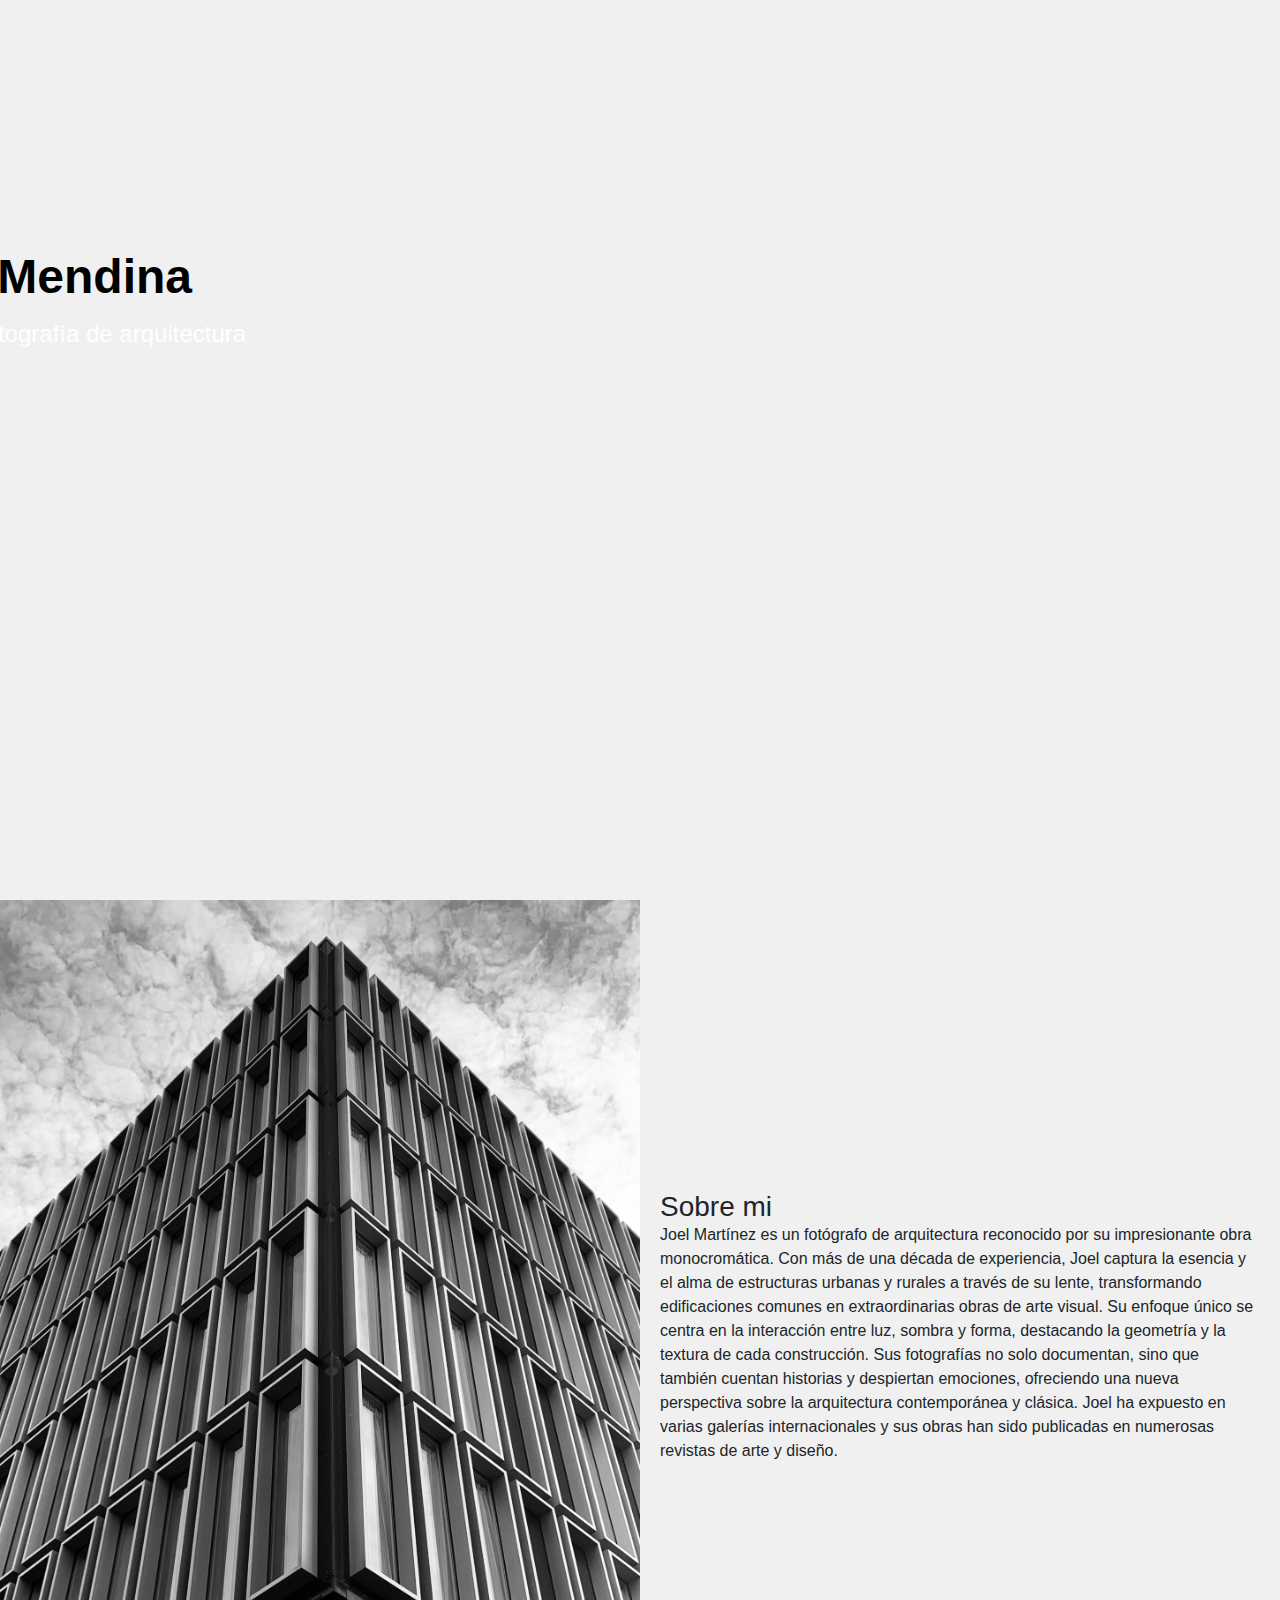
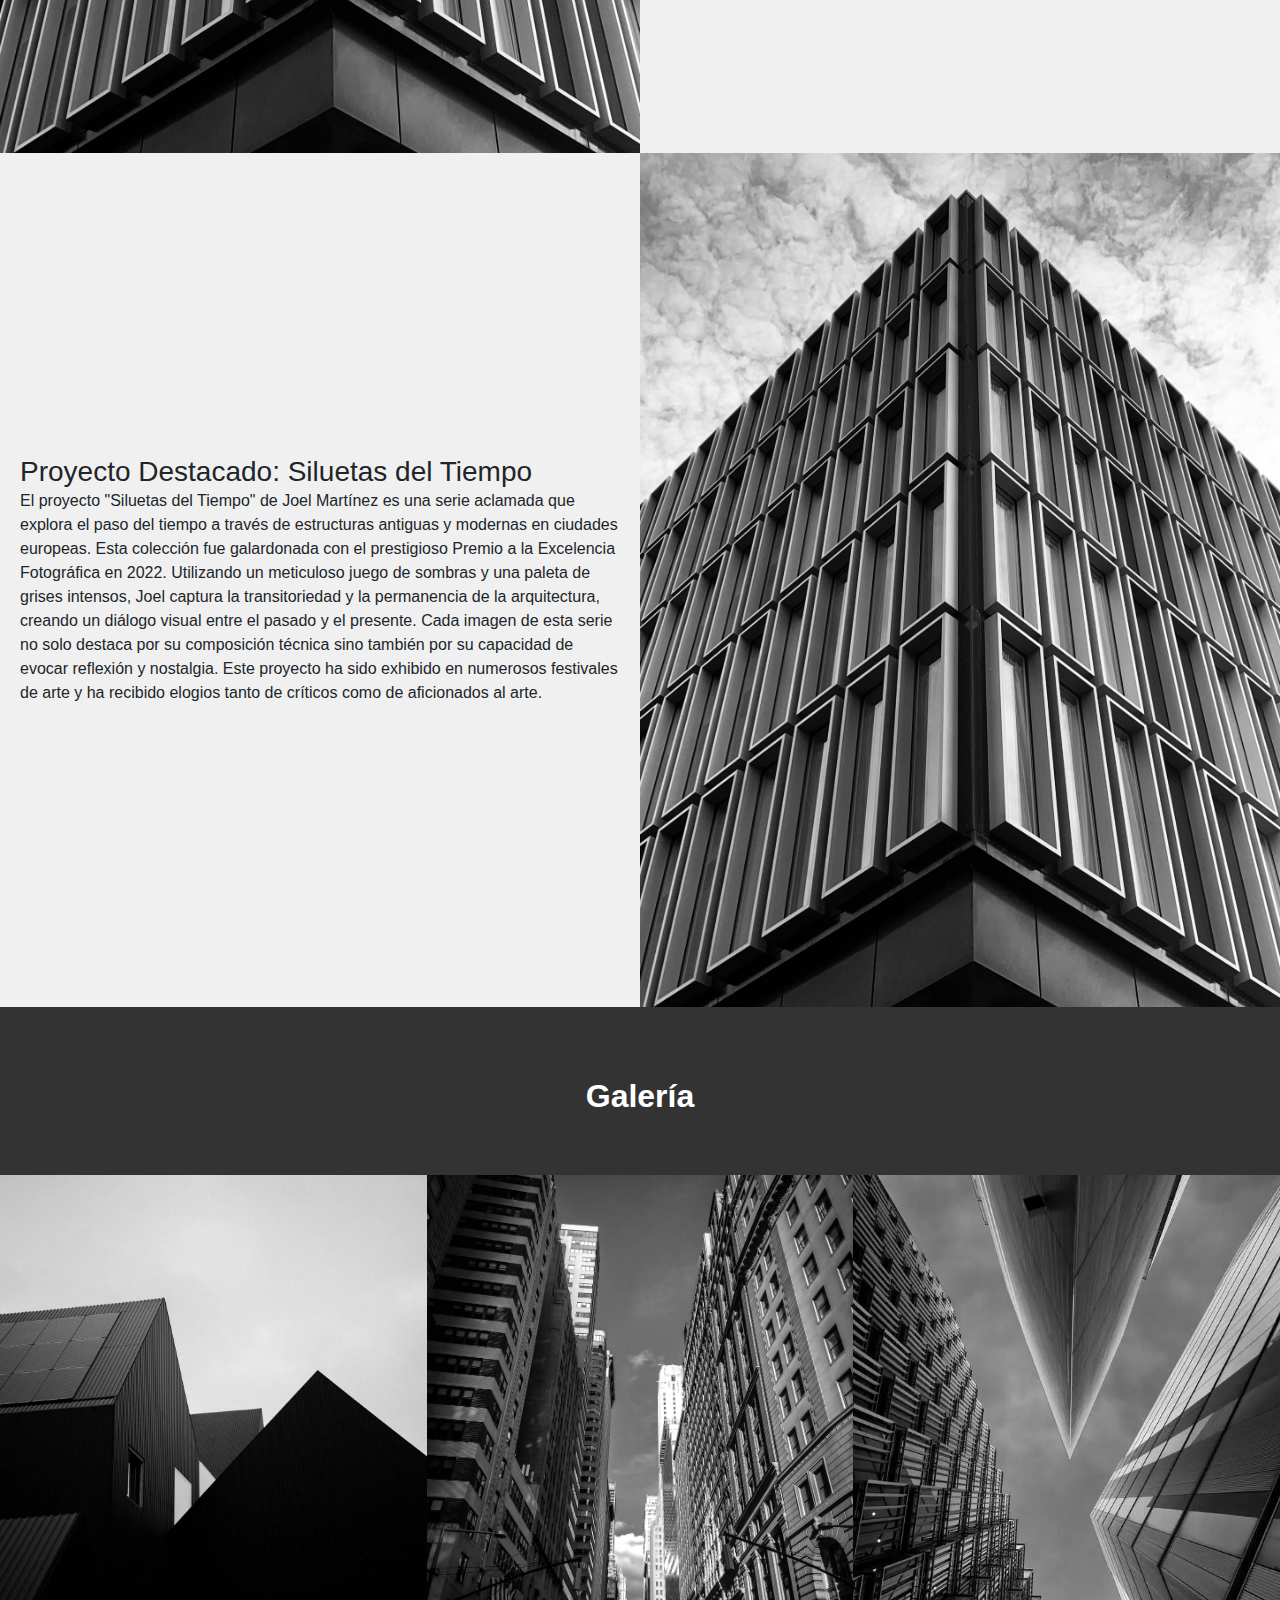
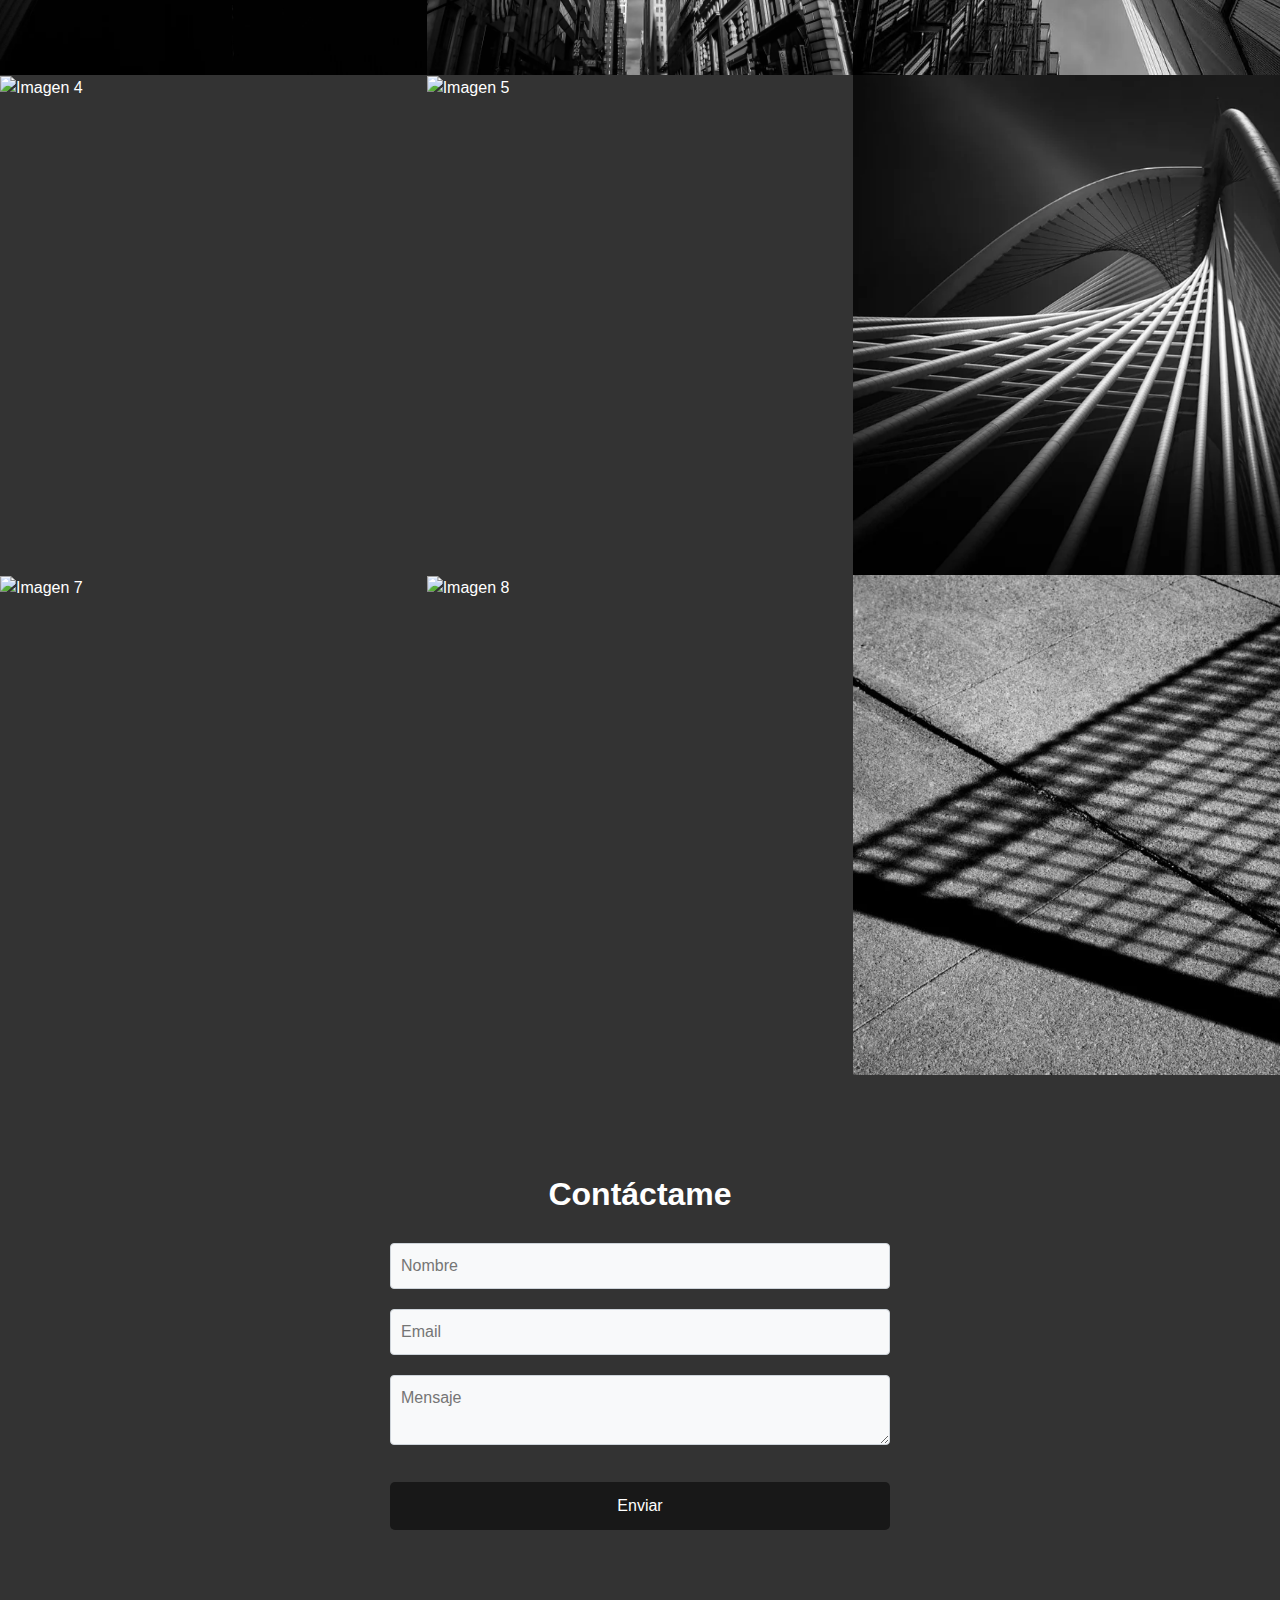
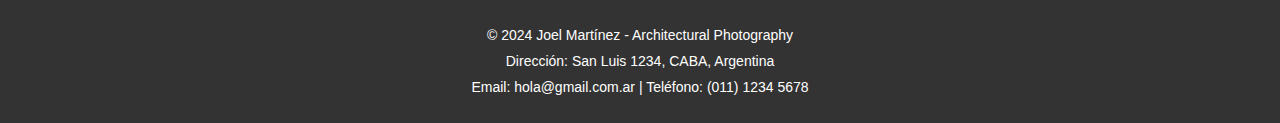
==== index.html @ 1aa7cba9 "[NEW] nuevos links de img" ====
<!DOCTYPE html>
<html lang="en">

<head>
    <meta charset="UTF-8">
    <meta name="viewport" content="width=device-width, initial-scale=1.0">
    <title>Joel Martínez - Architectural Photography</title>
    <!-- Bootstrap CSS -->
    <link rel="stylesheet" href="https://stackpath.bootstrapcdn.com/bootstrap/4.5.2/css/bootstrap.min.css">
    <!-- Custom CSS -->
    <link rel="stylesheet" href="assets/css/style.css">
</head>

<body>
    <header class="header">
        <h1>Joel Mendina</h1>
        <p>Mis trabajos Fotografía de arquitectura</p>
    </header>
    <main>
        <section class="intro">
            <div class="intro-content">
                <img src="assets\img\pexels-david-underland-3953048.jpg" alt="Obra destacada" class="img-fluid">
                <div class="caption">
                    <h3>Sobre mi</h3>
                    <p>Joel Martínez es un fotógrafo de arquitectura reconocido por su impresionante obra monocromática. Con más de una década de experiencia, 
                        Joel captura la esencia y el alma de estructuras urbanas y rurales a través de su lente, transformando edificaciones comunes en extraordinarias obras de arte visual.
                        Su enfoque único se centra en la interacción entre luz, sombra y forma, destacando la geometría y la textura de cada construcción. Sus fotografías no solo documentan, sino que también cuentan historias y despiertan emociones, ofreciendo una nueva perspectiva sobre la arquitectura contemporánea y clásica. 
                        Joel ha expuesto en varias galerías internacionales y sus obras han sido publicadas en numerosas revistas de arte y diseño.</p>
                </div>
            </div>
        </section>

        <section class="featured">
            <div class="featured-content">
                <div class="caption">
                    <h3>Proyecto Destacado: Siluetas del Tiempo</h3>
                    <p>El proyecto "Siluetas del Tiempo" de Joel Martínez es una serie aclamada que explora el paso del tiempo a través de estructuras antiguas y 
                        modernas en ciudades europeas. Esta colección fue galardonada con el prestigioso Premio a la Excelencia Fotográfica en 2022. 
                        Utilizando un meticuloso juego de sombras y una paleta de grises intensos, 
                        Joel captura la transitoriedad y la permanencia de la arquitectura, creando un diálogo visual entre el pasado y el presente. 
                        Cada imagen de esta serie no solo destaca por su composición técnica sino también por su capacidad de evocar reflexión y nostalgia. 
                        Este proyecto ha sido exhibido en numerosos festivales de arte y ha recibido elogios tanto de críticos como de aficionados al arte.</p>
                </div>
                <img src="assets\img\pexels-david-underland-3953048.jpg" alt="Obra destacada" class="img-fluid">
            </div>
        </section>
        <!-- Galería de imágenes -->
        <section class="gallery">
            <div class="row">
                <div class="col-md-12">
                    <h2>Galería</h2>
                </div>
                <div class="col-md-4">
                    <img src="assets\img\foto1.png" alt="Imagen 1" class="img-fluid">
                </div>
                <div class="col-md-4">
                    <img src="assets\img\foto2.png" alt="Imagen 2" class="img-fluid">
                </div>
                <div class="col-md-4">
                    <img src="assets\img\foto3.png" alt="Imagen 3" class="img-fluid">
                </div>
                <div class="col-md-4">
                    <img src="assets\img\foto4.png" alt="Imagen 4" class="img-fluid">
                </div>
                <div class="col-md-4">
                    <img src="assets\img\foto5.png" alt="Imagen 5" class="img-fluid">
                </div>
                <div class="col-md-4">
                    <img src="assets\img\foto6.png" alt="Imagen 6" class="img-fluid">
                </div>
                <div class="col-md-4">
                    <img src="assets\img\foto7.png" alt="Imagen 7" class="img-fluid">
                </div>
                <div class="col-md-4">
                    <img src="assets\img\foto8.png" alt="Imagen 8" class="img-fluid">
                </div>
                <div class="col-md-4">
                    <img src="assets\img\foto9.png" alt="Imagen 9" class="img-fluid">
                </div>
            </div>
        </section>
        <!-- Sección de contacto -->
        <section class="contact-section">
            <div class="container">
                <h2>Contáctame</h2>
                <form class="contact-form">
                    <div class="form-group">
                        <input type="text" name="name" placeholder="Nombre" required>
                    </div>
                    <div class="form-group">
                        <input type="email" name="email" placeholder="Email" required>
                    </div>
                    <div class="form-group">
                        <textarea name="message" placeholder="Mensaje" required></textarea>
                    </div>
                    <div class="form-group">
                        <input type="submit" value="Enviar" class="btn">
                    </div>
                </form>
            </div>
        </section>
    </main>
    <footer>
        <div class="footer">
            <p>© 2024 Joel Martínez - Architectural Photography</p>
            <p>Dirección: San Luis 1234, CABA, Argentina</p>
            <p>Email: hola@gmail.com.ar | Teléfono: (011) 1234 5678</p>
        </div>
    </footer>

    <!-- Bootstrap JS (jQuery required) -->
    <script src="https://code.jquery.com/jquery-3.5.1.slim.min.js"></script>
    <script src="https://cdn.jsdelivr.net/npm/popper.js@1.16.1/dist/umd/popper.min.js"></script>
    <script src="https://stackpath.bootstrapcdn.com/bootstrap/4.5.2/js/bootstrap.min.js"></script>
</body>

</html>
---- assets/css/style.css ----
body,
html {
    margin: 0;
    padding: 0;
    height: 100%;
    font-family: Arial, sans-serif;
    background-color: #f0f0f0;
}

main .container {
    max-width: 1400px;
}

main h2 {
    font-size: 32px;
    font-weight: bold;
    text-align: center;
    color: #ffffff;
    margin-top: 20px;
    margin-bottom: 20px;
}

h2 {
    font-size: 32px;
    font-weight: bold;
    text-align: center;
    color: #333;
    margin-top: 20px;
    margin-bottom: 20px;
}

.header {
    background-image: url('../img/white-black-monochrome-cityscape-architecture-photography-560530-wallhere.com.jpg');
    height: 100vh;
    background-size: cover;
    background-position: center;
    display: flex;
    flex-direction: column;
    justify-content: center;
    align-items: center;
    color: white;
    text-align: center;
}

.header h1 {
    color: #000000;
    font-size: 48px;
    font-weight: bold;
    margin: 0;
    margin-top: -300px;
    margin-left: -1200px;
}

.header p {
    font-size: 24px;
    margin: 0;
    margin-top: 10px;
    margin-left: -1200px;
}

.intro,
.featured {
    width: 100%;
    max-width: 1280px;
    margin: 0 auto;
    overflow: hidden;
}

.intro-content,
.featured-content {
    display: flex;
    flex-direction: row;
    align-items: center;
}

.intro img,
.featured img {
    width: 50%;
    height: auto;
}

.caption {
    width: 50%;
    padding: 20px;
    box-sizing: border-box;
}

.caption h3,
.caption p {
    margin: 0;
}

@media (max-width: 768px) {
    .intro-content,
    .featured-content {
        flex-direction: column;
    }

    .intro img,
    .featured img,
    .caption {
        width: 100%;
    }
}

.gallery {
    background-color: #333;
    color: #fff;
    padding-bottom: 30px;
}

.gallery .row {
    margin-right: 0;
    margin-left: 0;
}

.gallery .col-md-4 {
    padding: 0;
}

.gallery .col-md-12 {
    padding: 50px;
}
.gallery img {
    width: 100%;
    height: 500px;
    object-fit: cover;
}

.gallery h2 {
    font-size: 32px;
    font-weight: bold;
    text-align: center;
    color: #ffffff;
    margin-top: 20px;
    margin-bottom: 10px;
}

.gallery img:hover {
    filter: brightness(70%);
    transition: filter 0.3s ease;
}

footer {
    background-color: #333;
    color: #fff;
    padding: 20px 0;
    text-align: center;
    clear: both;
}

footer p {
    margin: 5px 0;
    font-size: 14px;
}

.container {
    display: flex;
    flex-direction: column;
    align-items: center;
    width: 100%;
}

.contact-section {
    display: flex;
    flex-direction: column;
    justify-content: center;
    align-items: center;
    background-color: #333;
    color: white;
    padding: 50px 20px;
    text-align: center;
}

.contact-section h2 {
    margin-bottom: 30px;
}

.btn {
    background-color: #181818;
    color: white;
    padding: 12px 25px;
    border: none;
    border-radius: 5px;
    transition: background-color 0.3s ease;
    cursor: pointer;
}

.btn:hover {
    background-color: #494949;
    color: white;
}

.contact-form {
    margin: 0 auto;
    display: flex;
    flex-direction: column;
    align-items: center;
    width: 100%;
    max-width: 500px;
}

.contact-form .form-group {
    width: 100%;
    margin-bottom: 20px;
}

.contact-form input[type="text"],
.contact-form input[type="email"],
.contact-form textarea {
    width: 100%;
    padding: 10px;
    background-color: #f8f9fa;
    border: 1px solid #ced4da;
    border-radius: 4px;
}

.contact-form input[type="submit"] {
    width: 100%;
    padding: 12px 0;
    margin-top: 10px;
    margin-bottom: 0;
}

@media (max-width: 768px) {
    .contact .container {
        width: 90%;
    }
}

@media (max-width: 576px) {
    .intro img,
    .featured img {
        margin: 20px 0;
    }

    .header h1 {
        margin-top: -150px;
        margin-left: 0;
        font-size: 36px;
    }

    .header p {
        margin-top: 10px;
        margin-left: 0;
        font-size: 18px;
    }

    .call-to-action h2 {
        font-size: 28px;
    }

    .call-to-action p {
        font-size: 16px;
    }
}

@media (min-width: 576px) and (max-width: 768px) {
    .intro img,
    .featured img {
        margin: 20px 0;
    }
}

@media (min-width: 768px) {
    .col-lg-3,
    .col-md-4,
    .col-sm-6 {
        flex: 0 0 33.333333%;
        max-width: 33.333333%;
    }

    .col-lg-4,
    .col-md-6,
    .col-sm-12 {
        flex: 0 0 50%;
        max-width: 50%;
    }

    .col-lg-6 {
        flex: 0 0 50%;
        max-width: 50%;
    }

    .col-lg-12 {
        flex: 0 0 100%;
        max-width: 100%;
    }
}
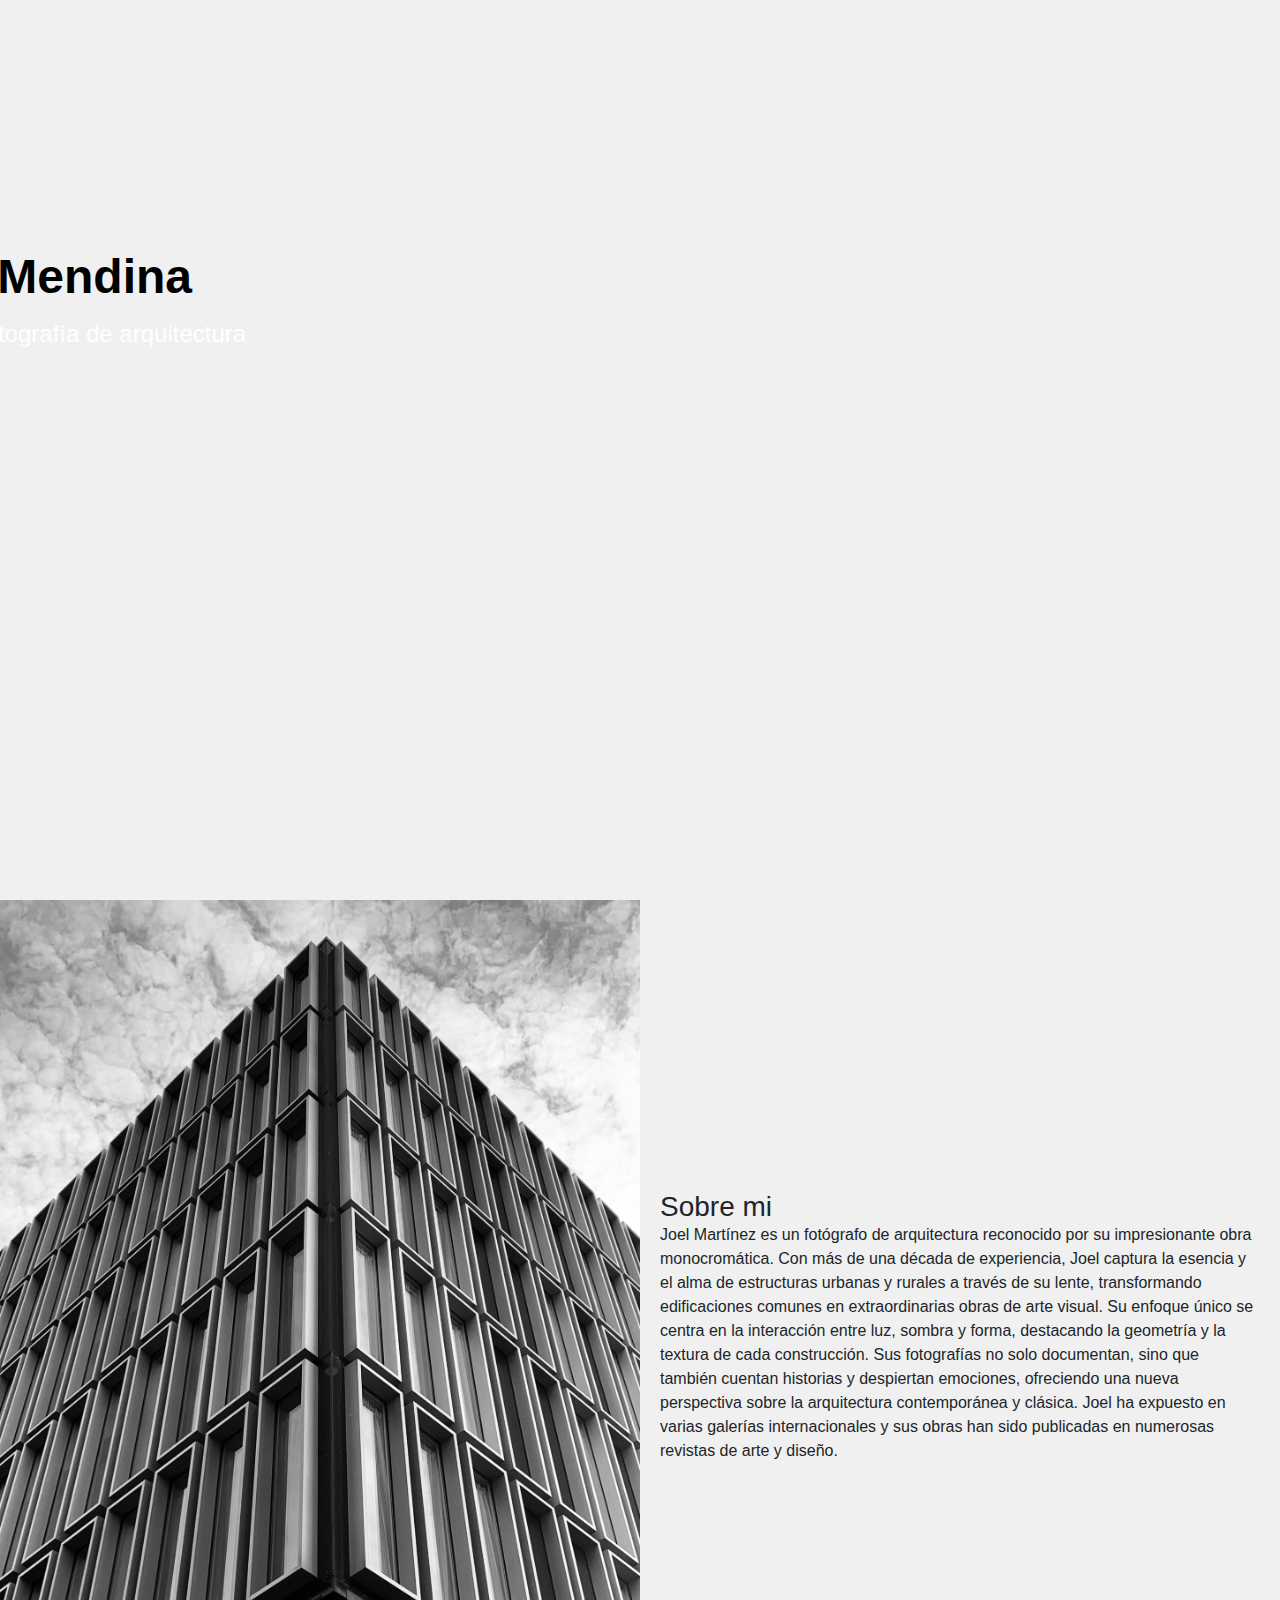
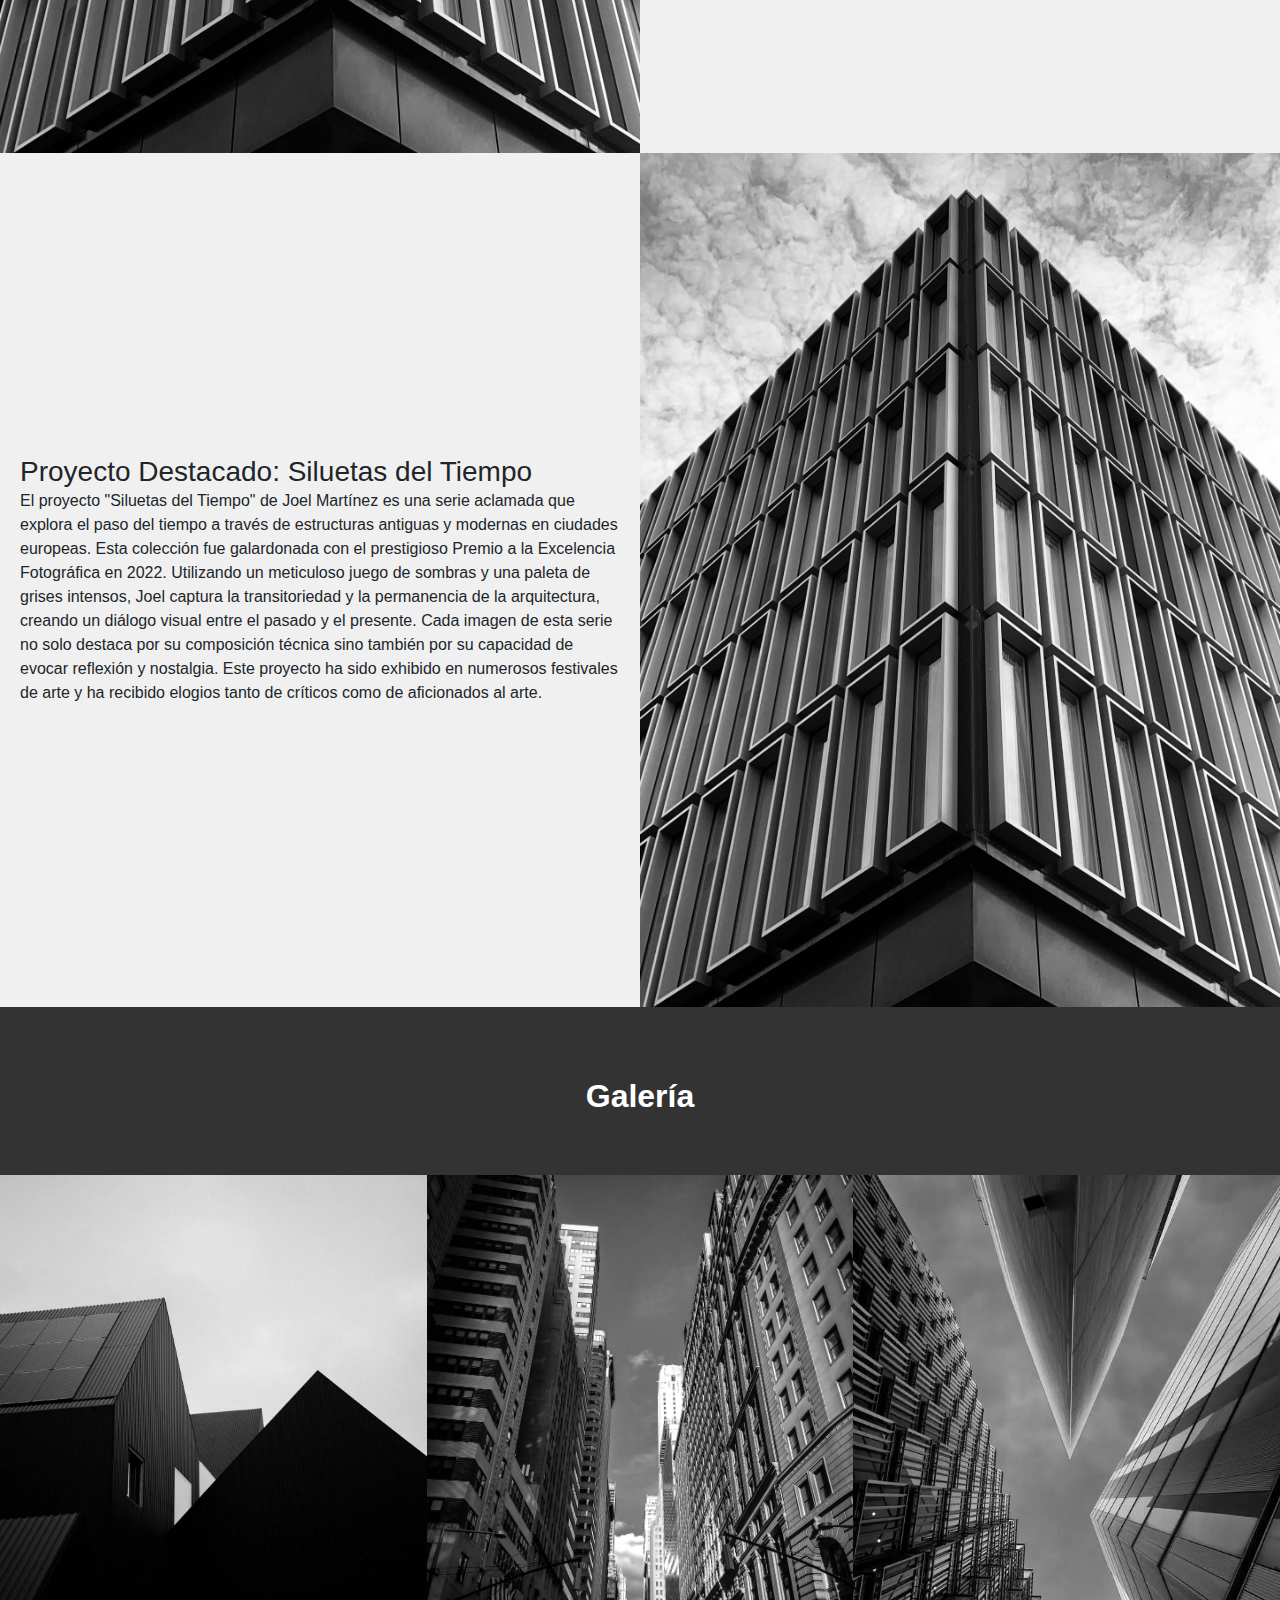
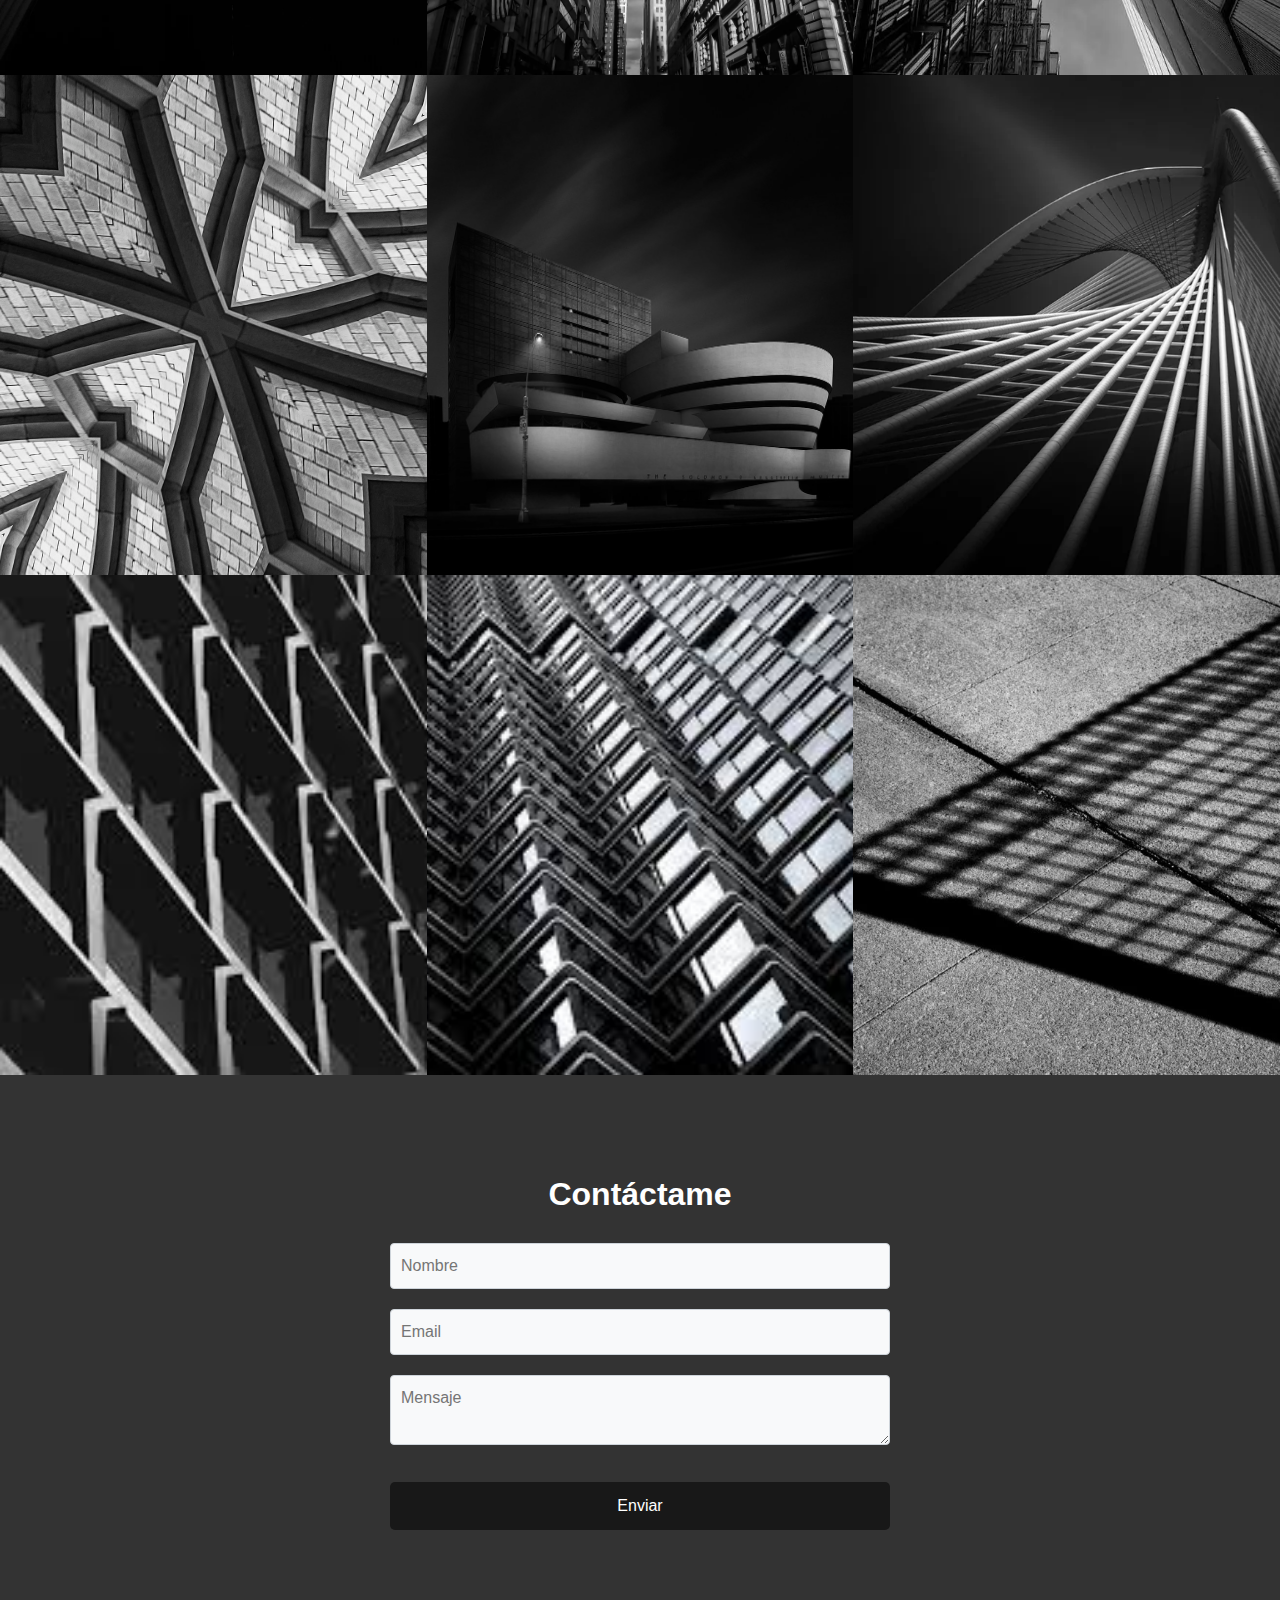
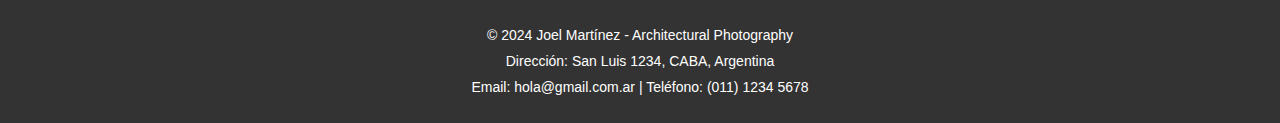
==== commit 03042390: "chore: actualizar rutas de imágenes" ====
--- a/index.html
+++ b/index.html
@@ -51,31 +51,31 @@
                     <h2>Galería</h2>
                 </div>
                 <div class="col-md-4">
-                    <img src="assets\img\foto1.png" alt="Imagen 1" class="img-fluid">
+                    <img src="assets/img/foto1.png" alt="Imagen 1" class="img-fluid">
                 </div>
                 <div class="col-md-4">
-                    <img src="assets\img\foto2.png" alt="Imagen 2" class="img-fluid">
+                    <img src="assets/img/foto2.png" alt="Imagen 2" class="img-fluid">
                 </div>
                 <div class="col-md-4">
-                    <img src="assets\img\foto3.png" alt="Imagen 3" class="img-fluid">
+                    <img src="assets/img/foto3.png" alt="Imagen 3" class="img-fluid">
                 </div>
                 <div class="col-md-4">
-                    <img src="assets\img\foto4.png" alt="Imagen 4" class="img-fluid">
+                    <img src="assets/img/foto4.jpg" alt="Imagen 4" class="img-fluid">
                 </div>
                 <div class="col-md-4">
-                    <img src="assets\img\foto5.png" alt="Imagen 5" class="img-fluid">
+                    <img src="assets/img/foto5.jpg" alt="Imagen 5" class="img-fluid">
                 </div>
                 <div class="col-md-4">
-                    <img src="assets\img\foto6.png" alt="Imagen 6" class="img-fluid">
+                    <img src="assets/img/foto6.png" alt="Imagen 6" class="img-fluid">
                 </div>
                 <div class="col-md-4">
-                    <img src="assets\img\foto7.png" alt="Imagen 7" class="img-fluid">
+                    <img src="assets/img/foto7.jpeg" alt="Imagen 7" class="img-fluid">
                 </div>
                 <div class="col-md-4">
-                    <img src="assets\img\foto8.png" alt="Imagen 8" class="img-fluid">
+                    <img src="assets/img/foto8.jpeg" alt="Imagen 8" class="img-fluid">
                 </div>
                 <div class="col-md-4">
-                    <img src="assets\img\foto9.png" alt="Imagen 9" class="img-fluid">
+                    <img src="assets/img/foto9.png" alt="Imagen 9" class="img-fluid">
                 </div>
             </div>
         </section>
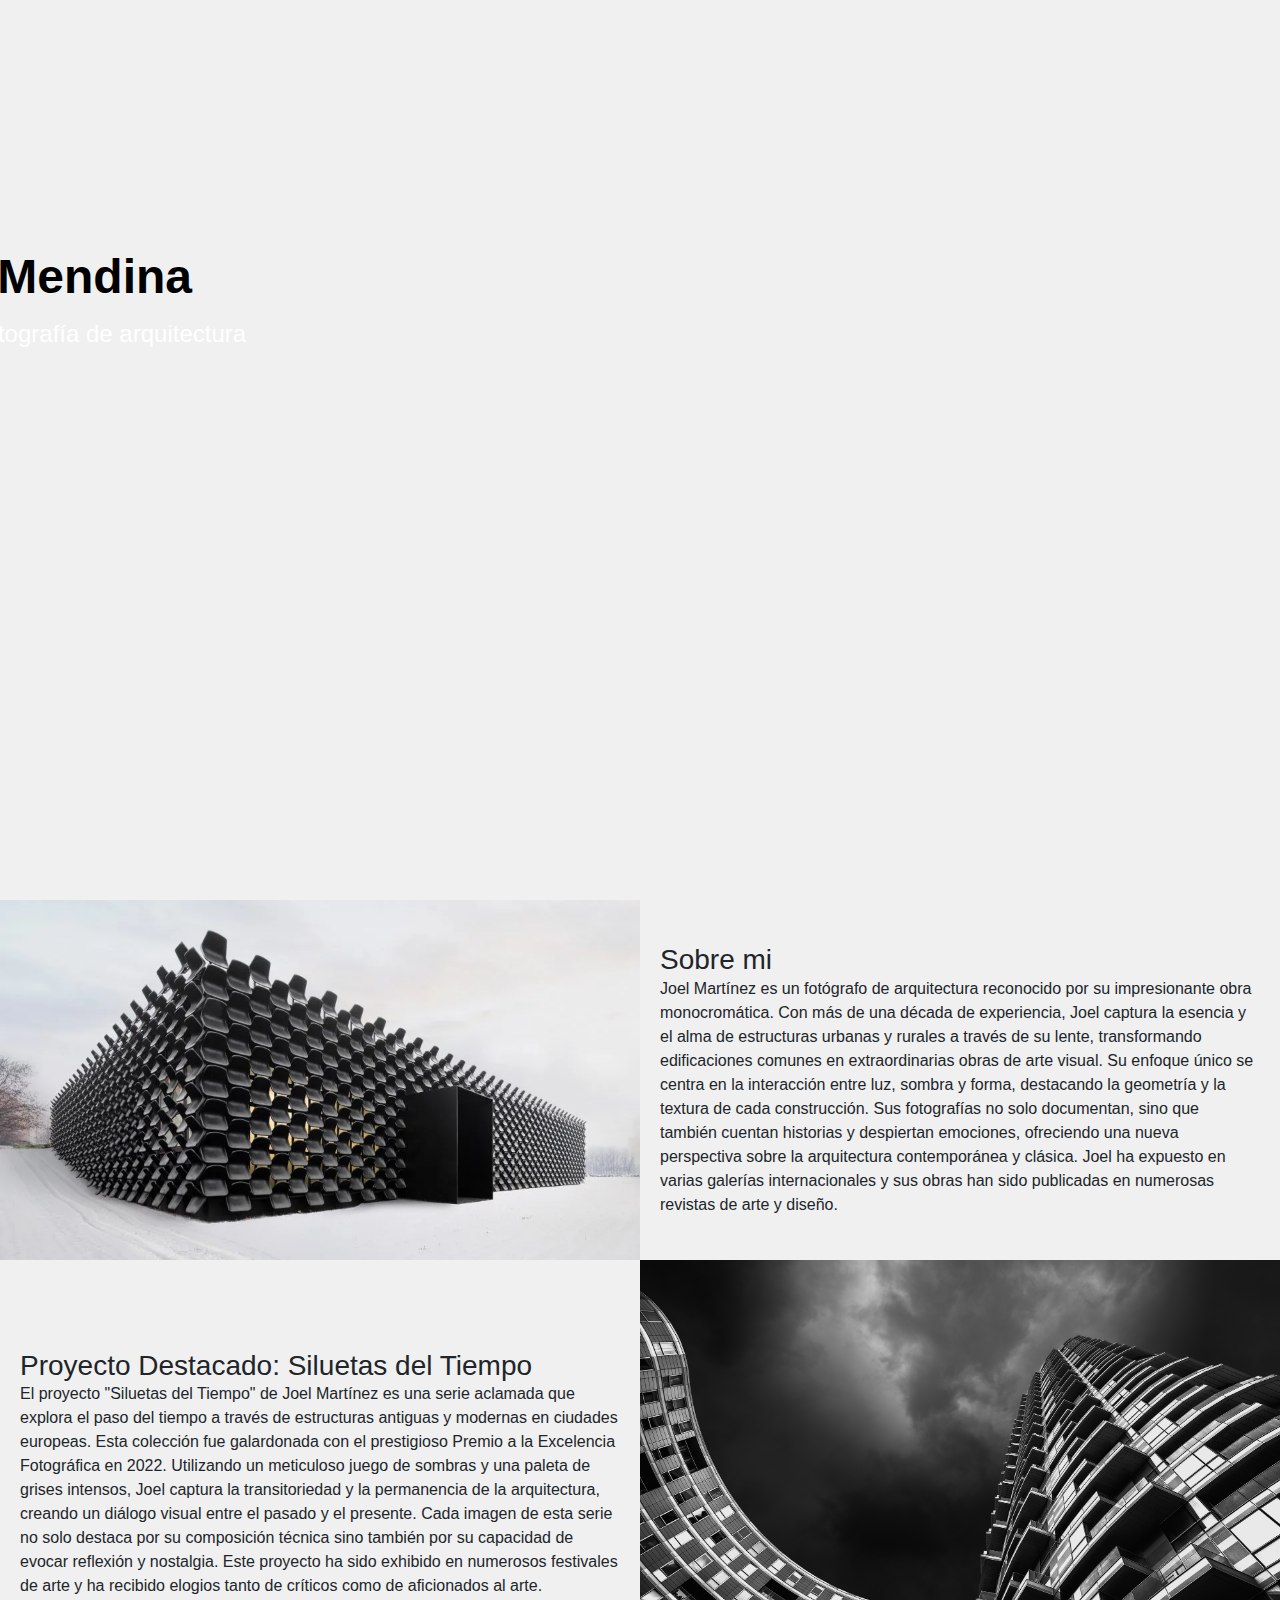
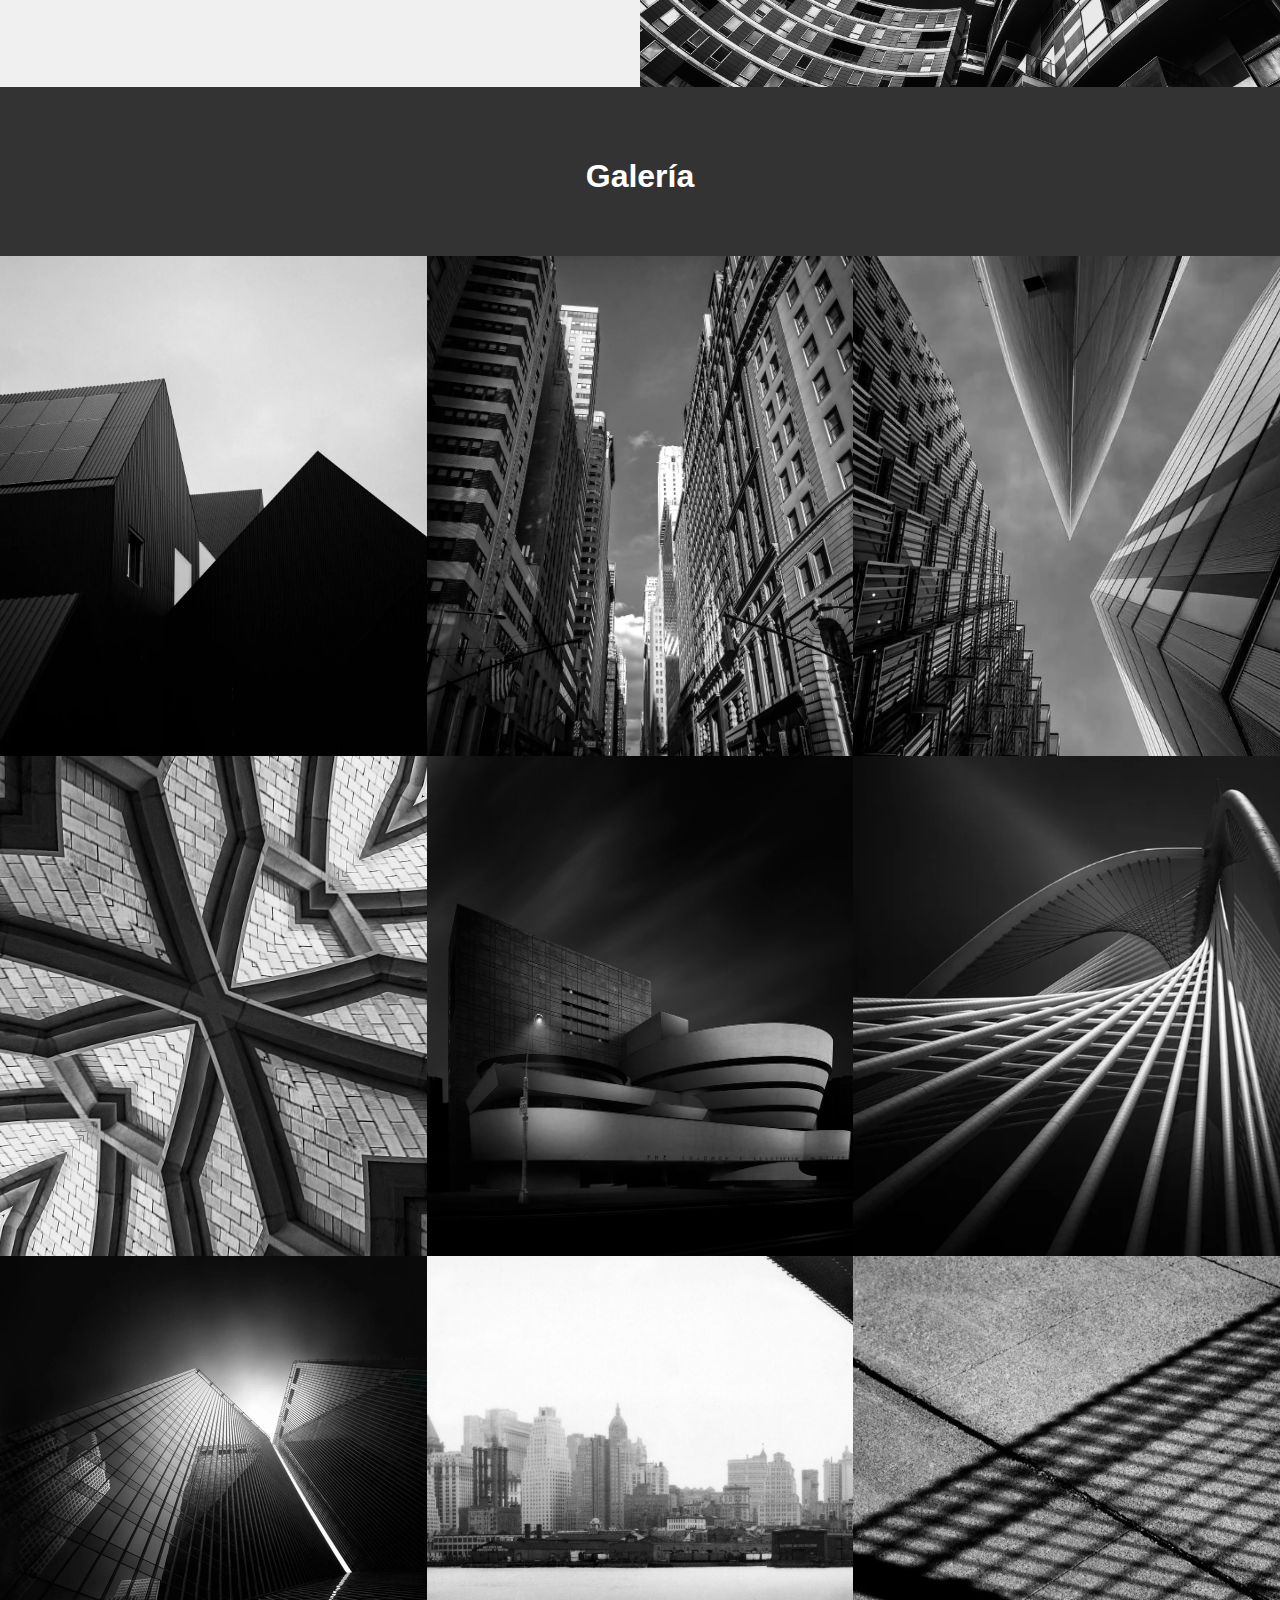
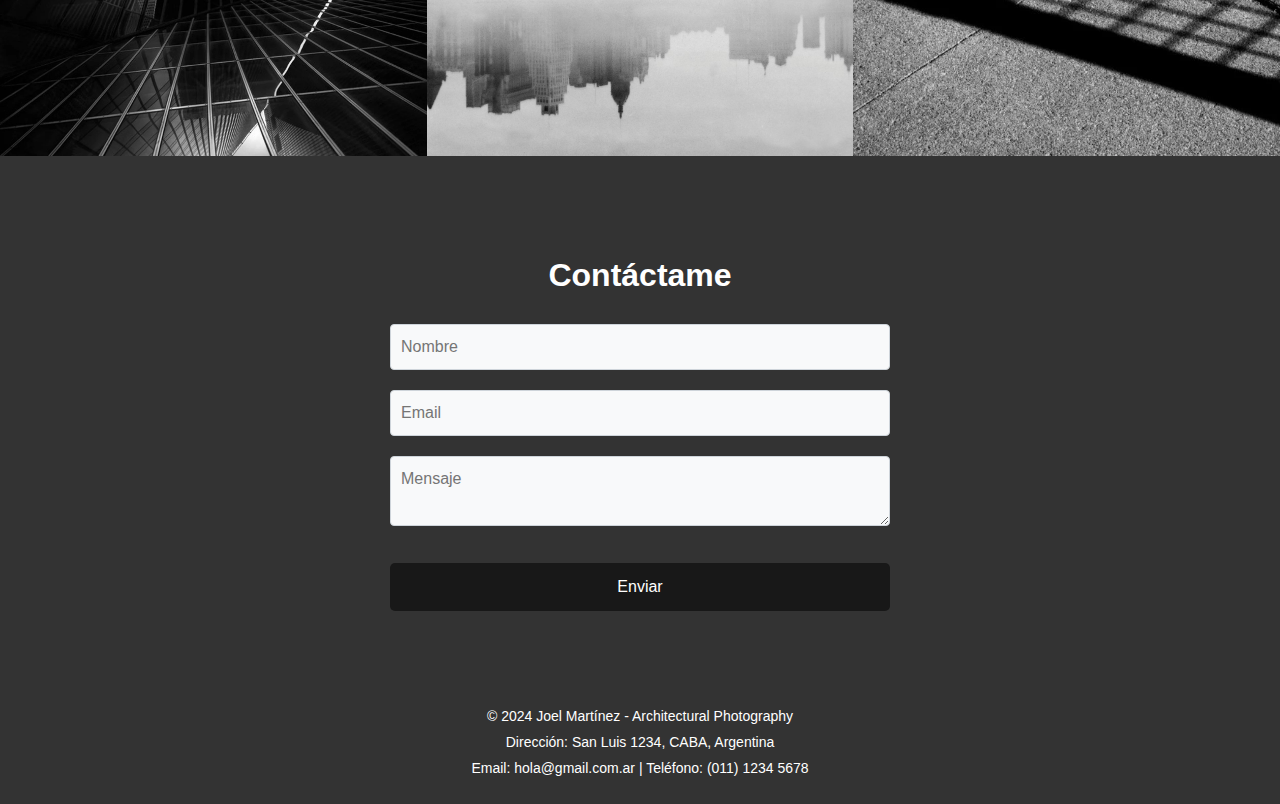
==== commit ea1fe7d2: "feat: actualizar rutas de imágenes" ====
--- a/index.html
+++ b/index.html
@@ -19,7 +19,7 @@
     <main>
         <section class="intro">
             <div class="intro-content">
-                <img src="assets\img\pexels-david-underland-3953048.jpg" alt="Obra destacada" class="img-fluid">
+                <img src="assets/img/fotodestacada1.png" alt="Obra destacada" class="img-fluid">
                 <div class="caption">
                     <h3>Sobre mi</h3>
                     <p>Joel Martínez es un fotógrafo de arquitectura reconocido por su impresionante obra monocromática. Con más de una década de experiencia, 
@@ -41,7 +41,7 @@
                         Cada imagen de esta serie no solo destaca por su composición técnica sino también por su capacidad de evocar reflexión y nostalgia. 
                         Este proyecto ha sido exhibido en numerosos festivales de arte y ha recibido elogios tanto de críticos como de aficionados al arte.</p>
                 </div>
-                <img src="assets\img\pexels-david-underland-3953048.jpg" alt="Obra destacada" class="img-fluid">
+                <img src="assets/img/fotodestacada.jpg" alt="Obra destacada" class="img-fluid">
             </div>
         </section>
         <!-- Galería de imágenes -->
@@ -69,10 +69,10 @@
                     <img src="assets/img/foto6.png" alt="Imagen 6" class="img-fluid">
                 </div>
                 <div class="col-md-4">
-                    <img src="assets/img/foto7.jpeg" alt="Imagen 7" class="img-fluid">
+                    <img src="assets/img/foto7.png" alt="Imagen 7" class="img-fluid">
                 </div>
                 <div class="col-md-4">
-                    <img src="assets/img/foto8.jpeg" alt="Imagen 8" class="img-fluid">
+                    <img src="assets/img/foto8.jpg" alt="Imagen 8" class="img-fluid">
                 </div>
                 <div class="col-md-4">
                     <img src="assets/img/foto9.png" alt="Imagen 9" class="img-fluid">
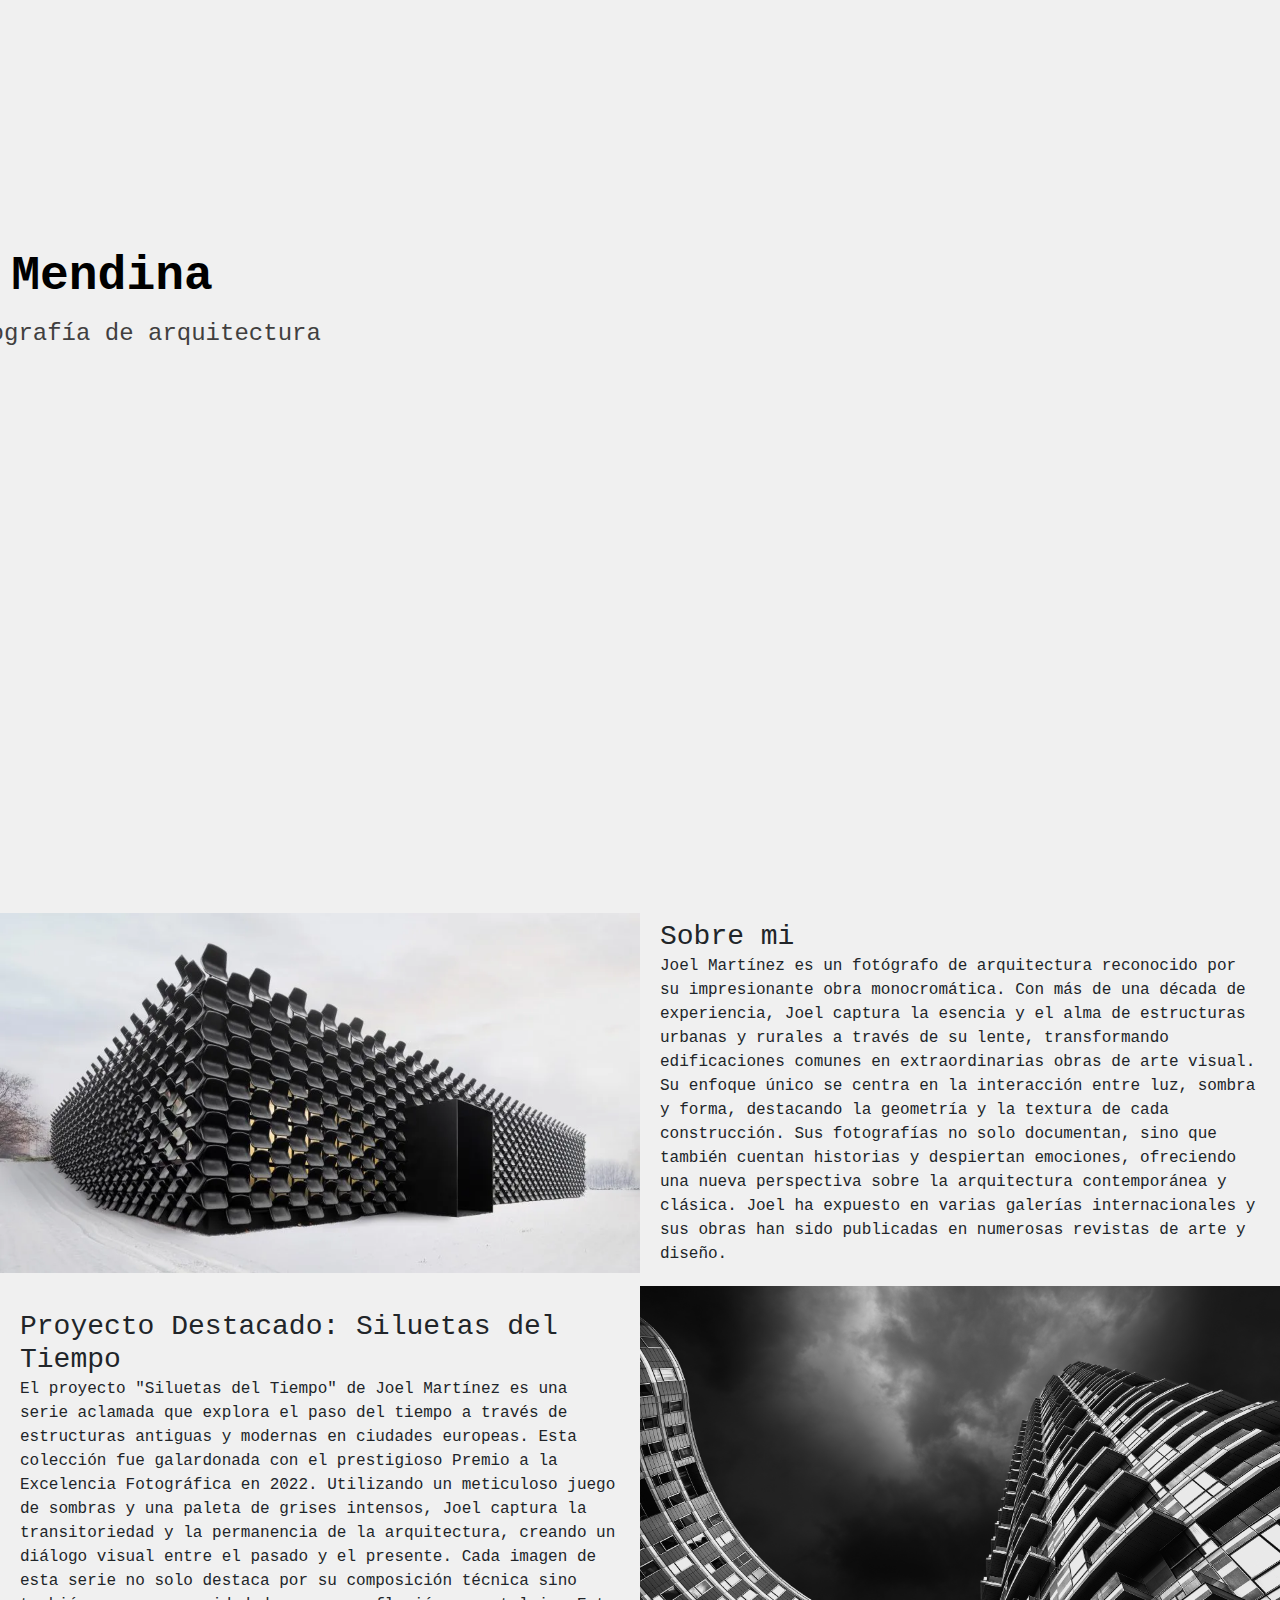
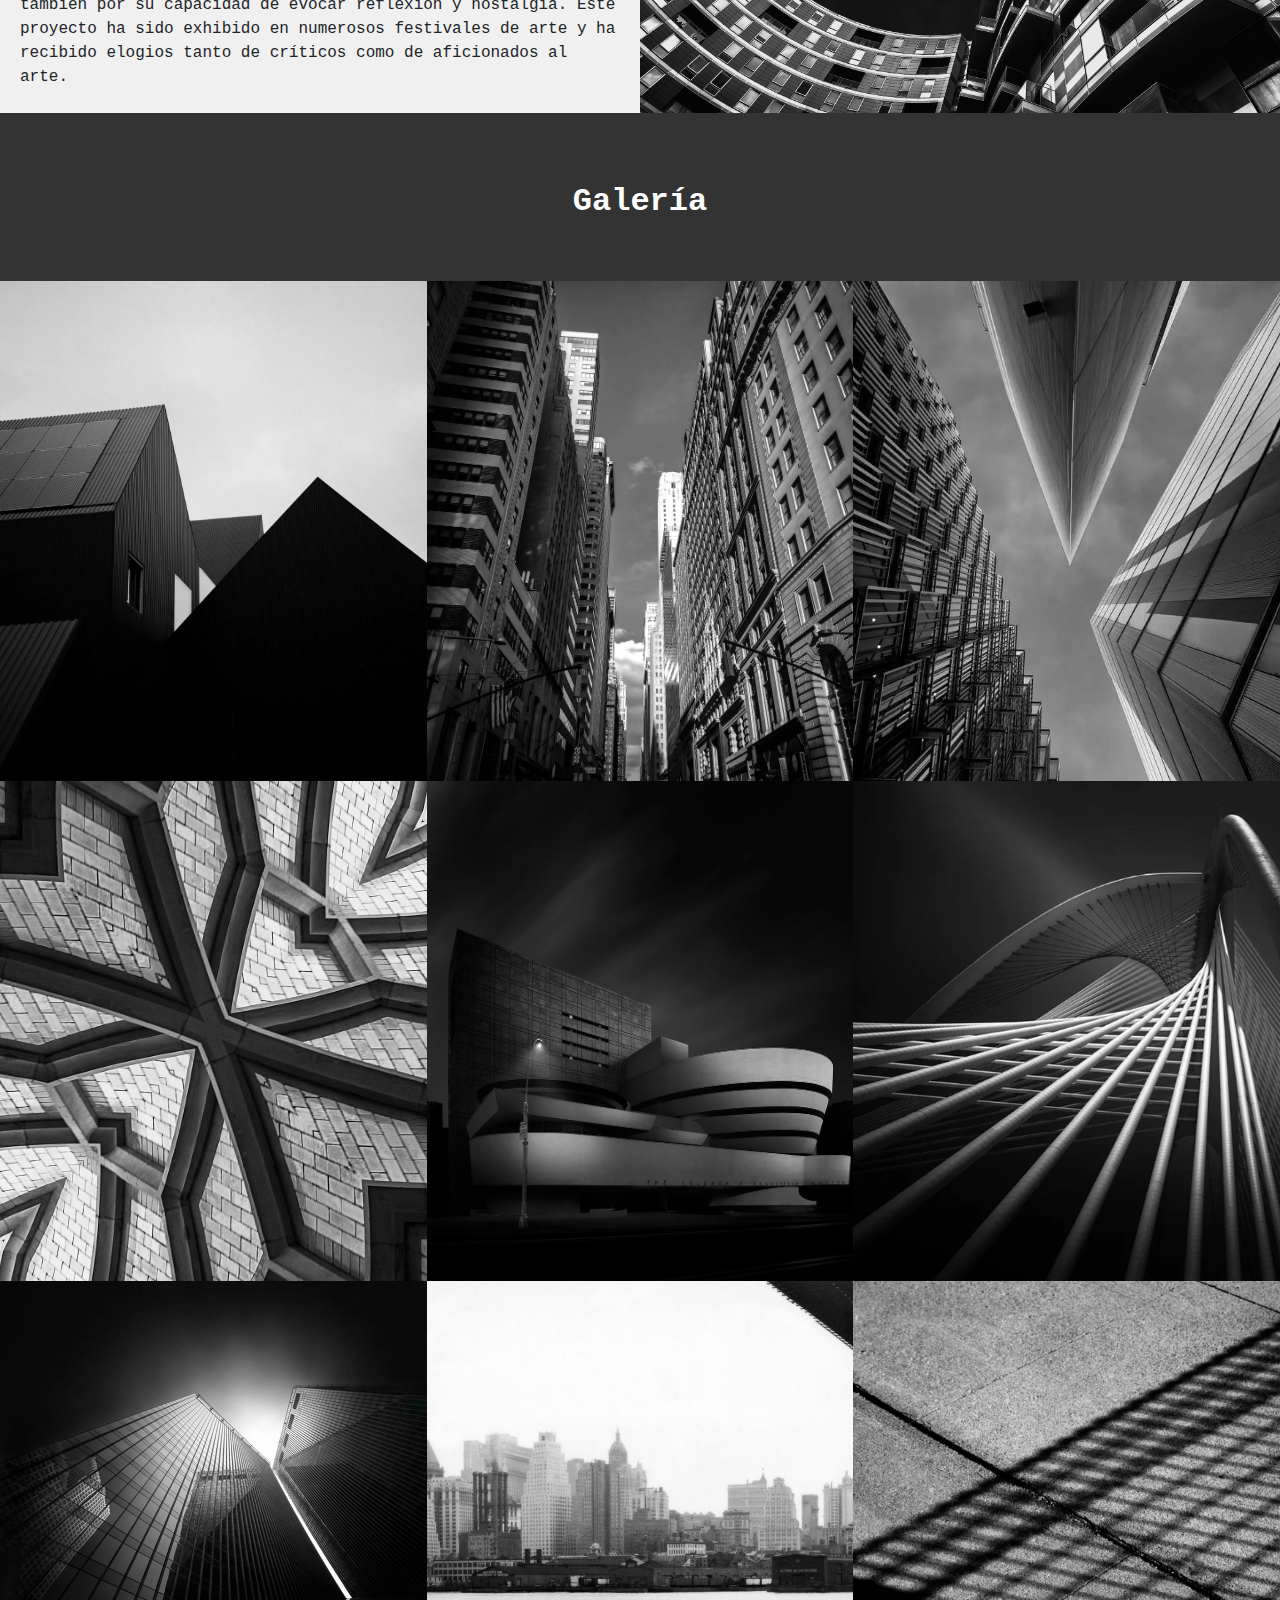
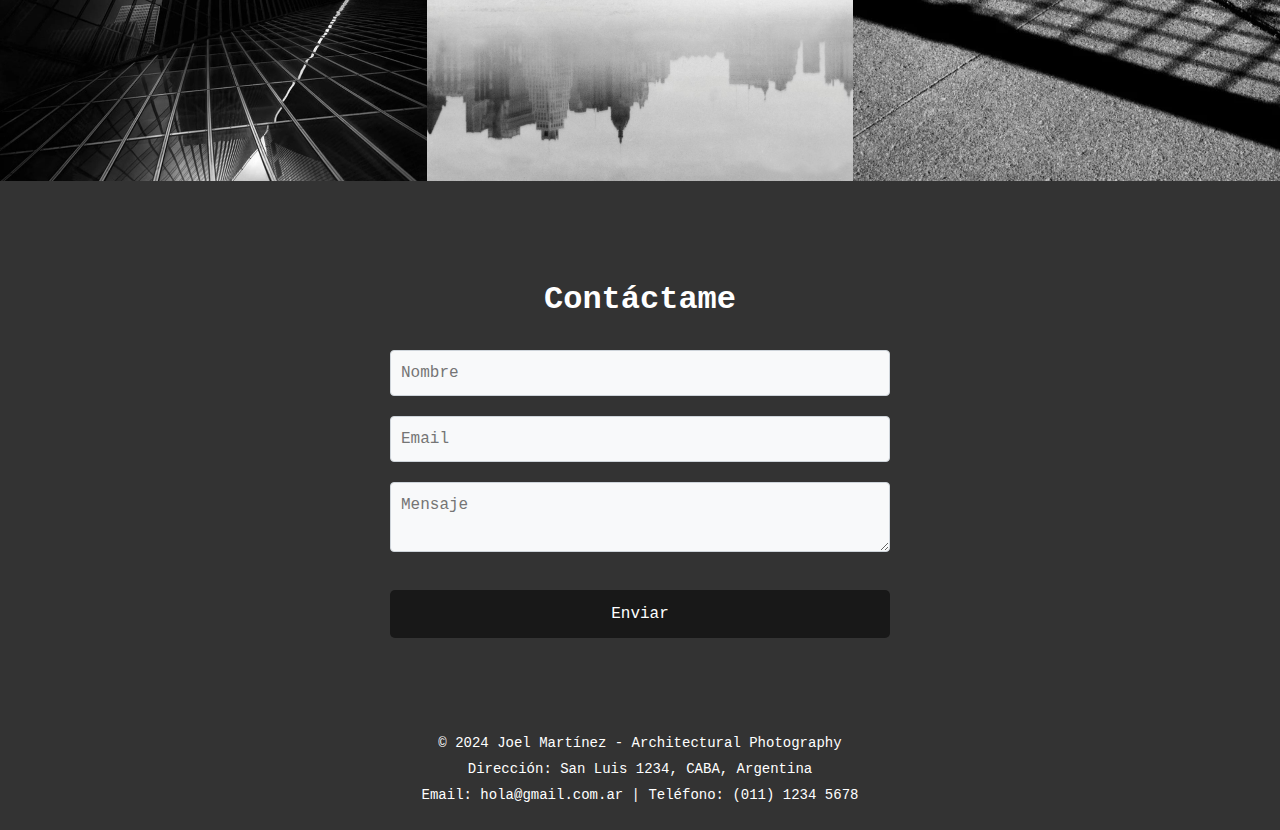
==== commit c713dae7: "chore: actualizar rutas de imágenes" ====
--- a/index.html
+++ b/index.html
@@ -7,7 +7,7 @@
     <title>Joel Martínez - Architectural Photography</title>
     <!-- Bootstrap CSS -->
     <link rel="stylesheet" href="https://stackpath.bootstrapcdn.com/bootstrap/4.5.2/css/bootstrap.min.css">
-    <!-- Custom CSS -->
+    <!-- CSS -->
     <link rel="stylesheet" href="assets/css/style.css">
 </head>
 
--- a/assets/css/style.css
+++ b/assets/css/style.css
@@ -3,7 +3,7 @@
     margin: 0;
     padding: 0;
     height: 100%;
-    font-family: Arial, sans-serif;
+    font-family: monospace, serif;
     background-color: #f0f0f0;
 }
 
@@ -52,12 +52,43 @@
 }
 
 .header p {
+    color: #413f3f;
     font-size: 24px;
     margin: 0;
     margin-top: 10px;
     margin-left: -1200px;
 }
 
+@media (max-width: 768px) {
+    .header h1 {
+        color: #000000;
+        margin-top: -500px;
+        margin-left: 0;
+        font-size: 36px;
+    }
+
+    .header p {
+        color: #000000;
+        margin-top: 10px;
+        margin-left: 0;
+        font-size: 18px;
+    }
+}
+
+@media (max-width: 576px) {
+    .header h1 {
+        margin-top: -100px;
+        margin-left: 0;
+        font-size: 36px;
+    }
+
+    .header p {
+        margin-top: 10px;
+        margin-left: 0;
+        font-size: 18px;
+    }
+}
+
 .intro,
 .featured {
     width: 100%;
@@ -91,6 +122,7 @@
 }
 
 @media (max-width: 768px) {
+
     .intro-content,
     .featured-content {
         flex-direction: column;
@@ -121,6 +153,7 @@
 .gallery .col-md-12 {
     padding: 50px;
 }
+
 .gallery img {
     width: 100%;
     height: 500px;
@@ -229,6 +262,7 @@
 }
 
 @media (max-width: 576px) {
+
     .intro img,
     .featured img {
         margin: 20px 0;
@@ -256,6 +290,7 @@
 }
 
 @media (min-width: 576px) and (max-width: 768px) {
+
     .intro img,
     .featured img {
         margin: 20px 0;
@@ -263,6 +298,7 @@
 }
 
 @media (min-width: 768px) {
+
     .col-lg-3,
     .col-md-4,
     .col-sm-6 {
@@ -286,4 +322,4 @@
         flex: 0 0 100%;
         max-width: 100%;
     }
-}
+}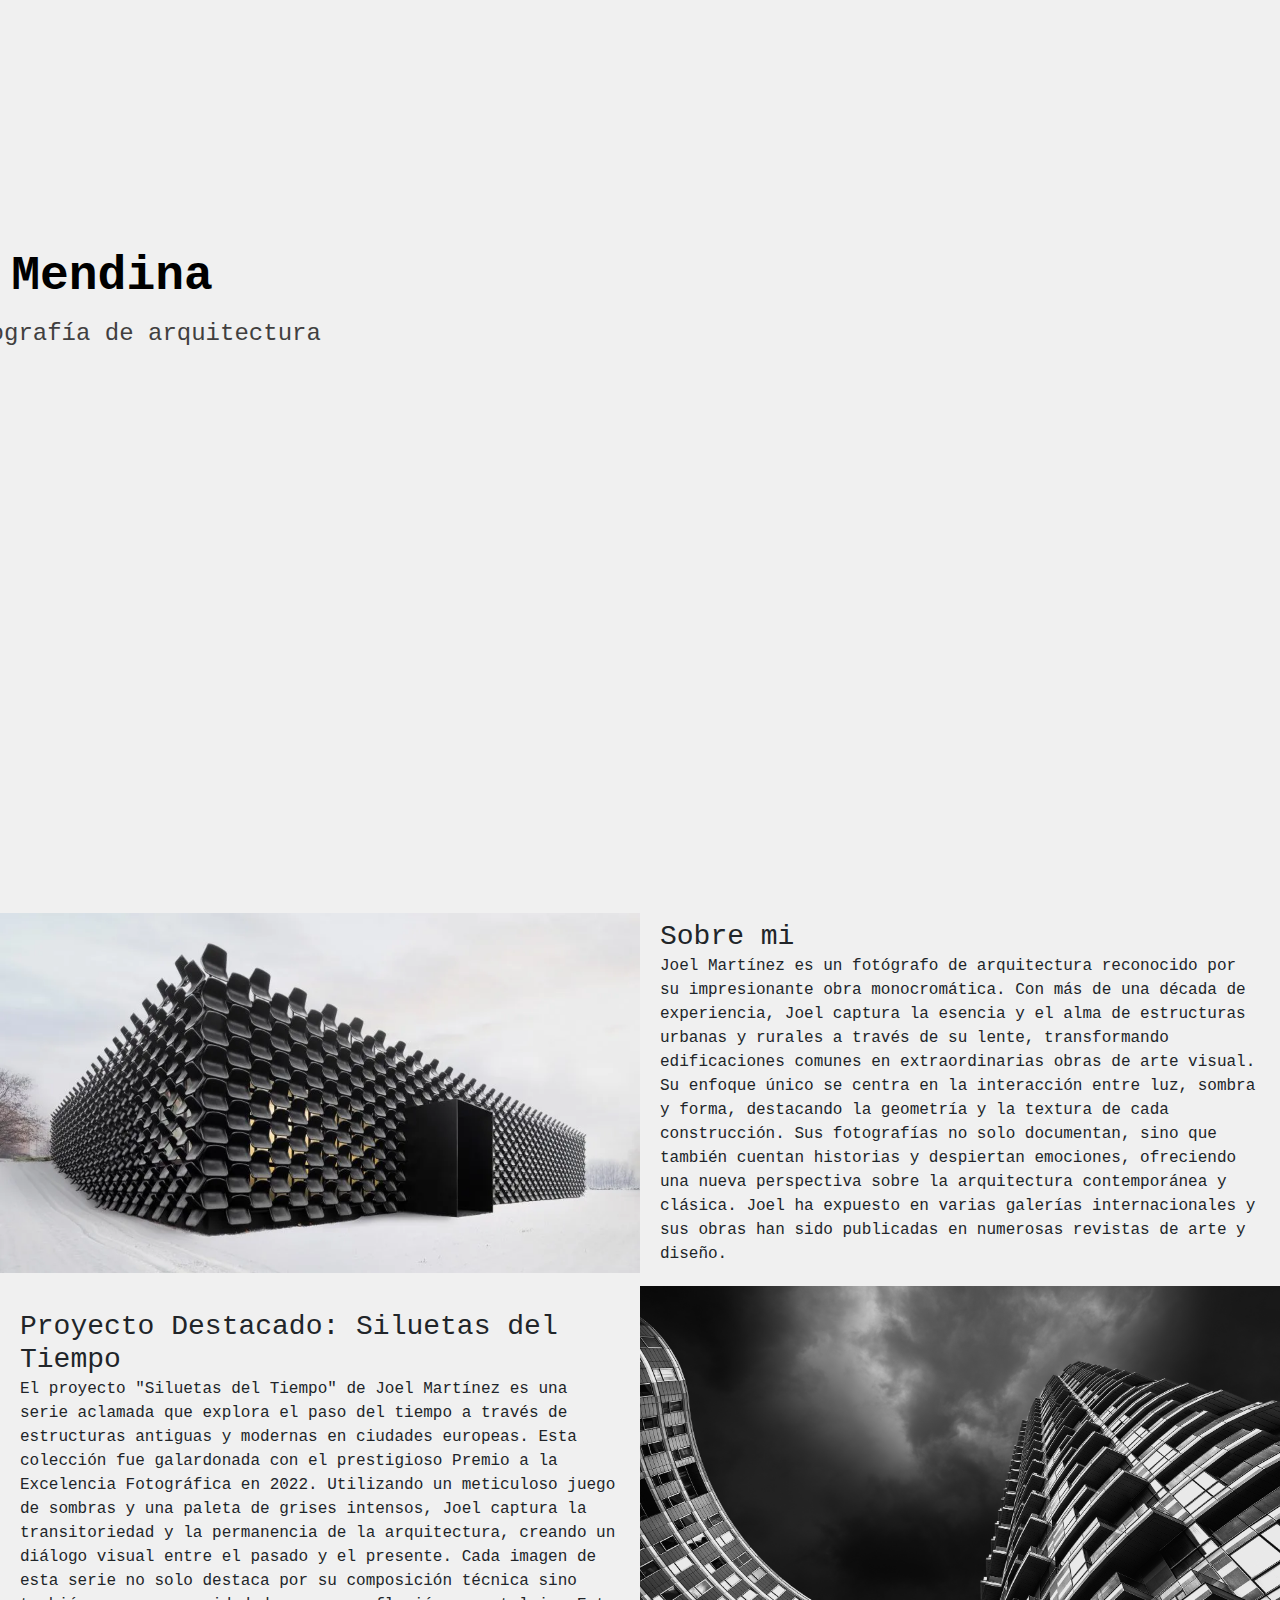
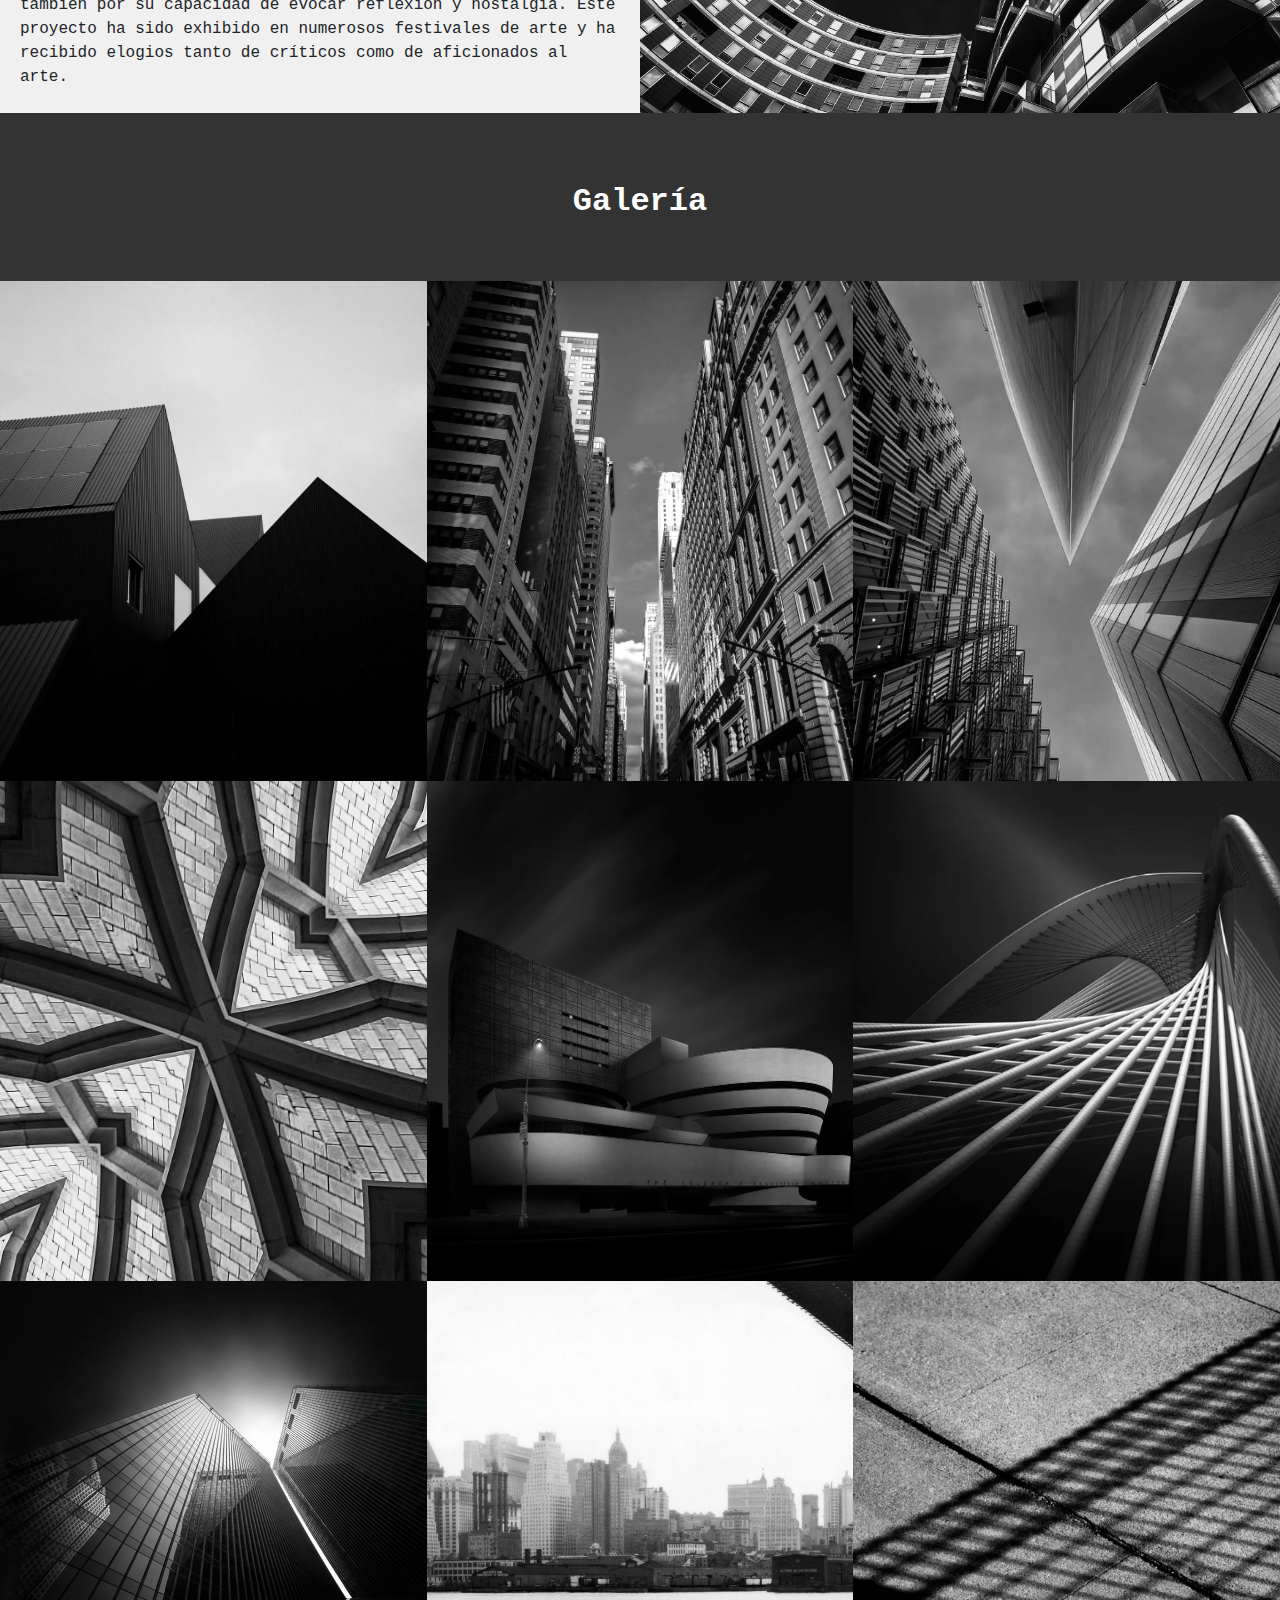
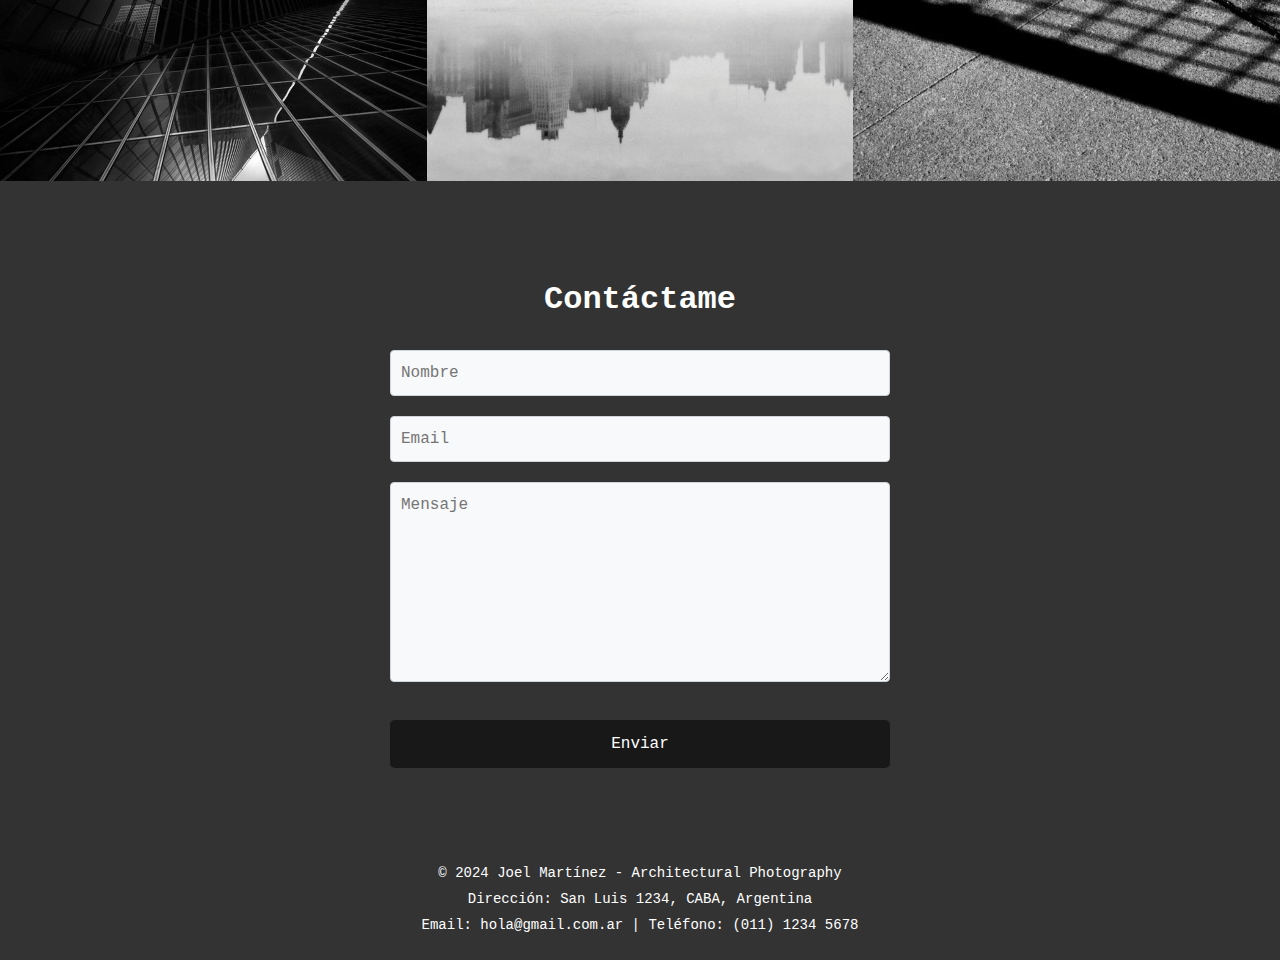
==== commit c65498c5: "feat: actualizar altura del campo de mensaje en el formulario de contacto" ====
--- a/index.html
+++ b/index.html
@@ -91,7 +91,7 @@
                         <input type="email" name="email" placeholder="Email" required>
                     </div>
                     <div class="form-group">
-                        <textarea name="message" placeholder="Mensaje" required></textarea>
+                        <textarea name="message" placeholder="Mensaje" required style="height: 200px;"></textarea>
                     </div>
                     <div class="form-group">
                         <input type="submit" value="Enviar" class="btn">
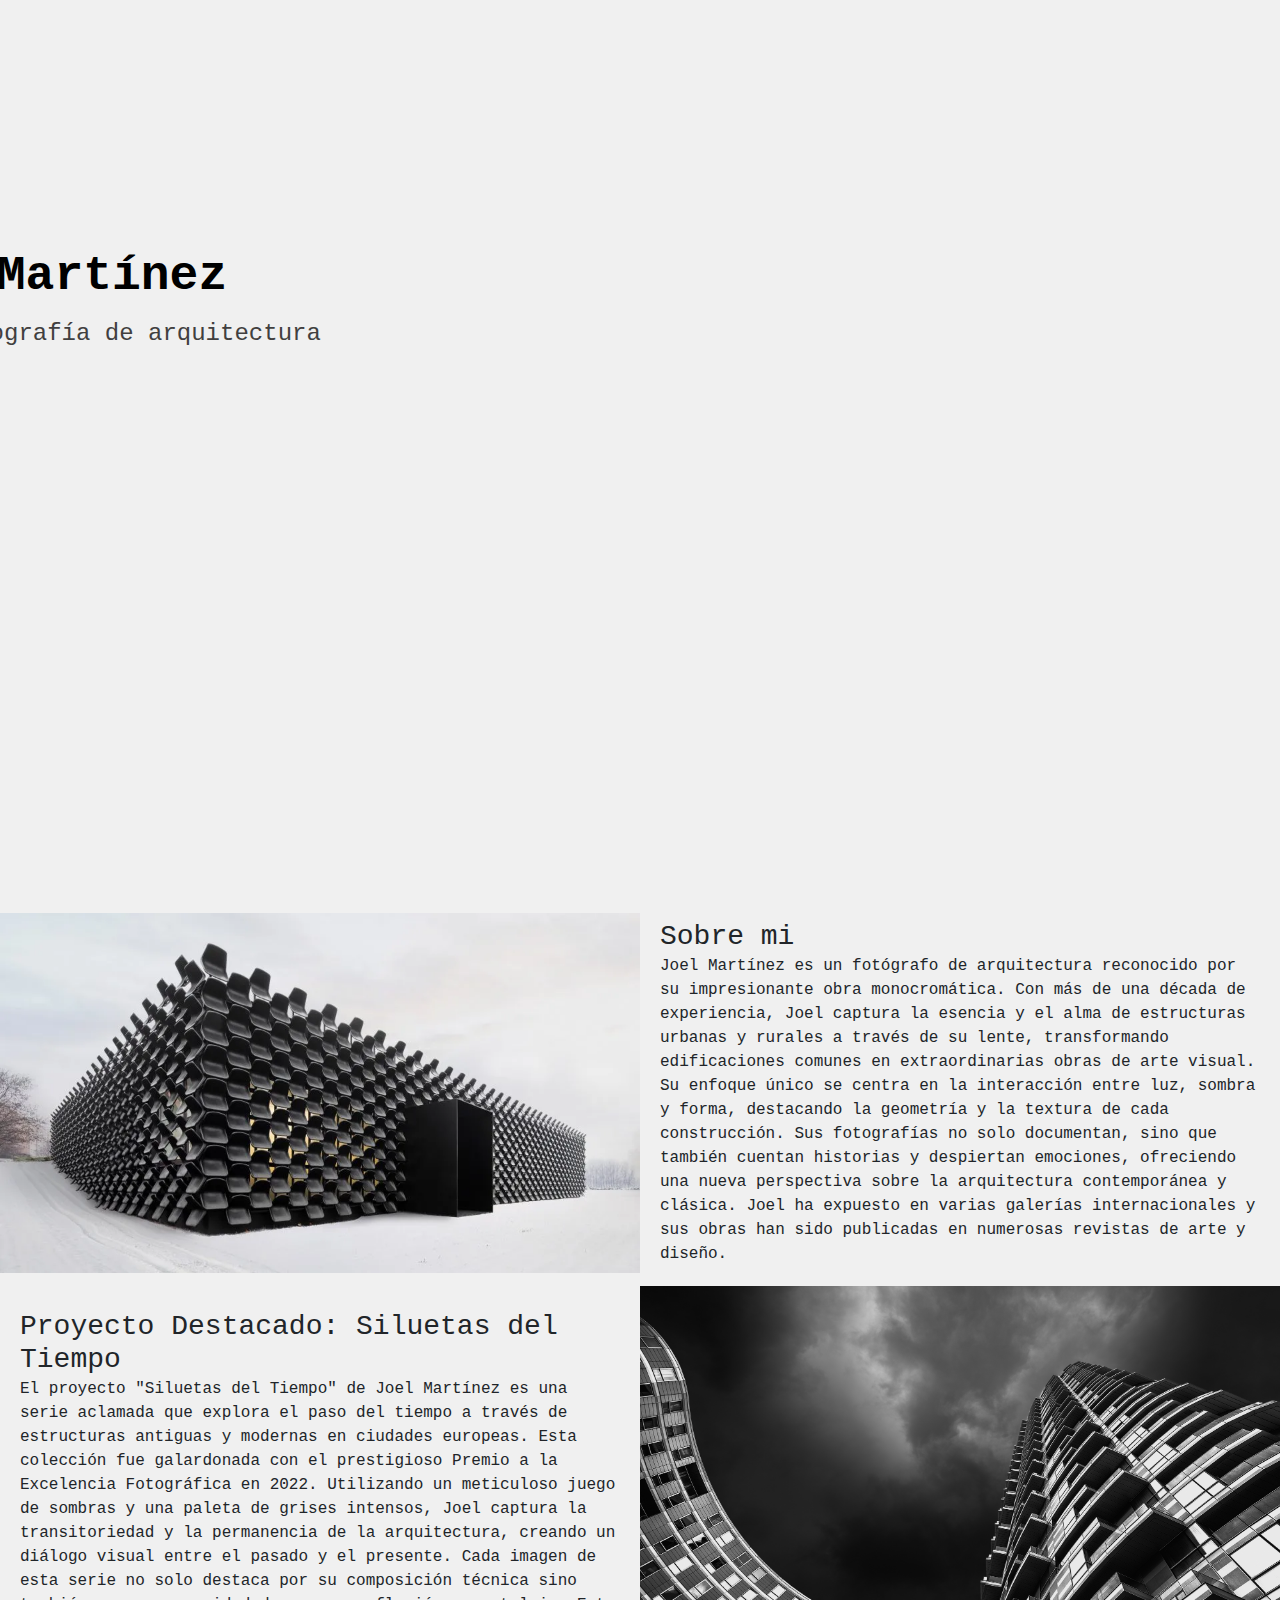
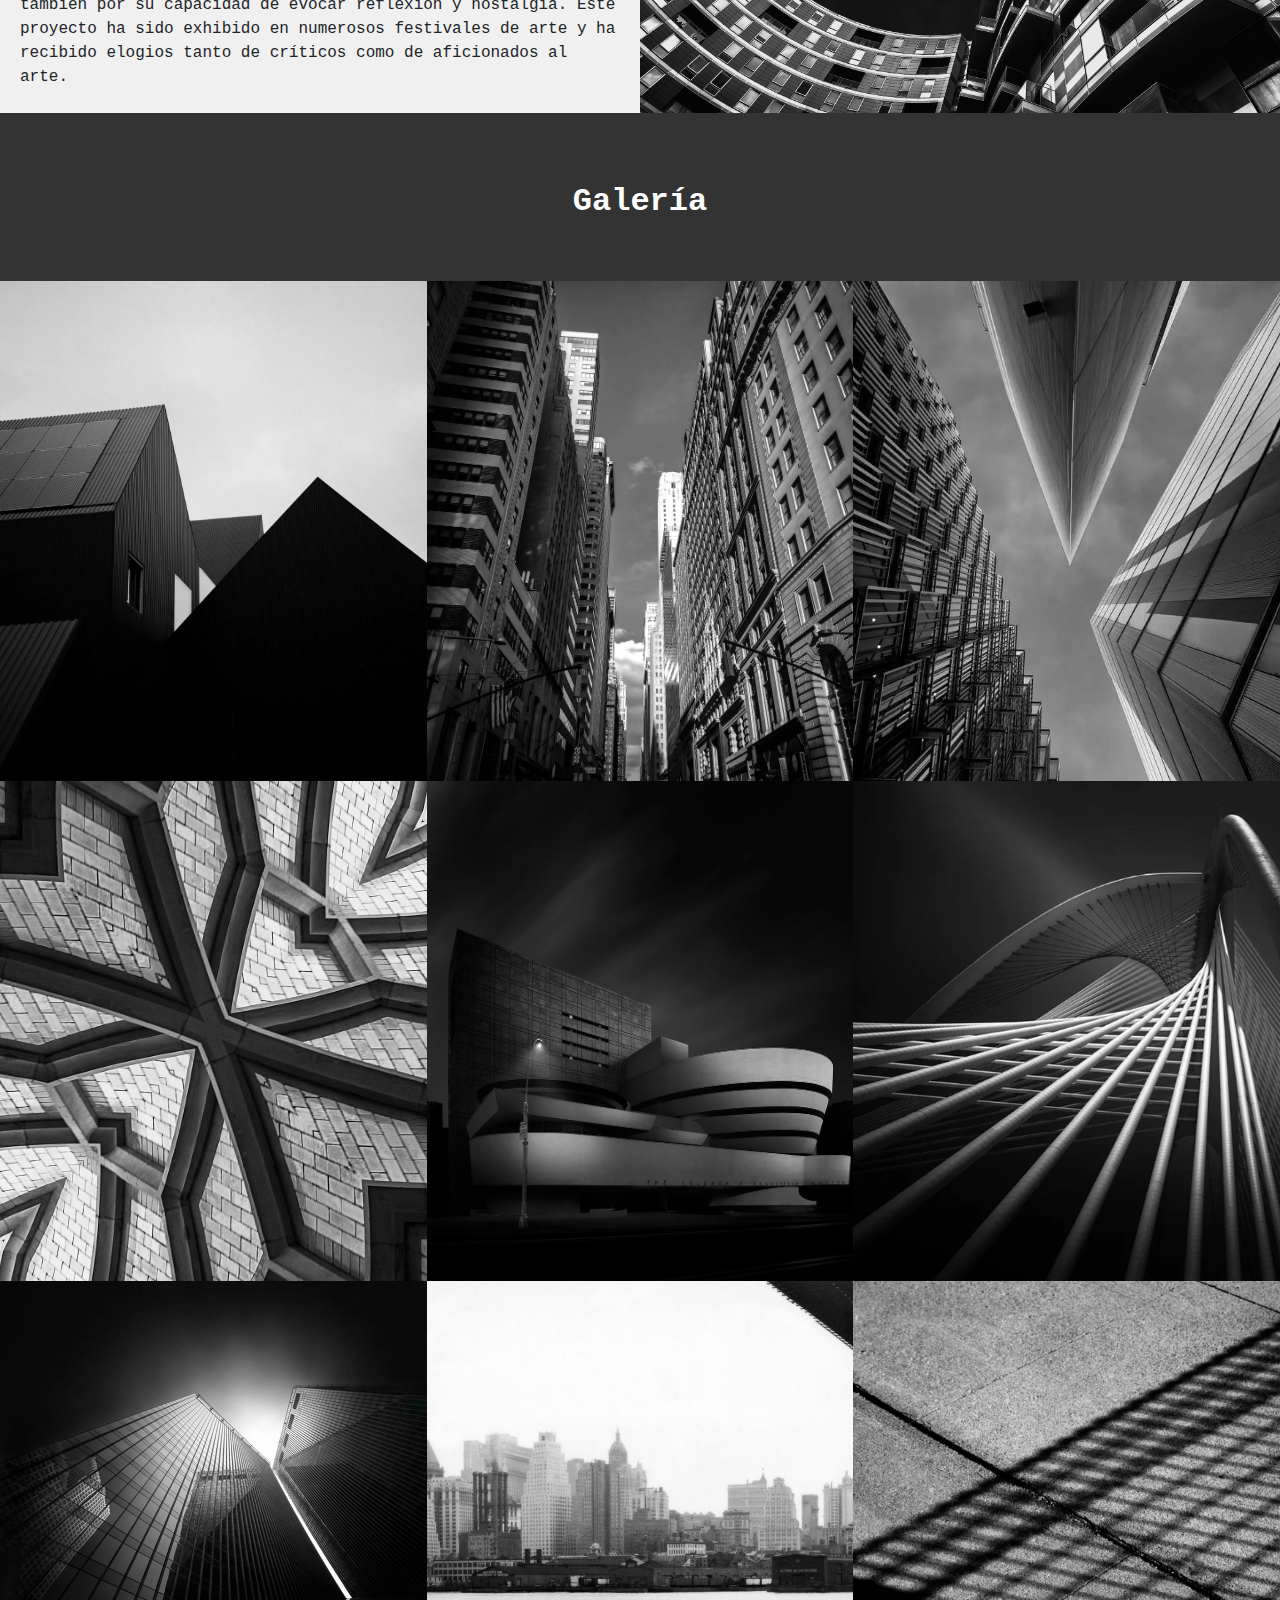
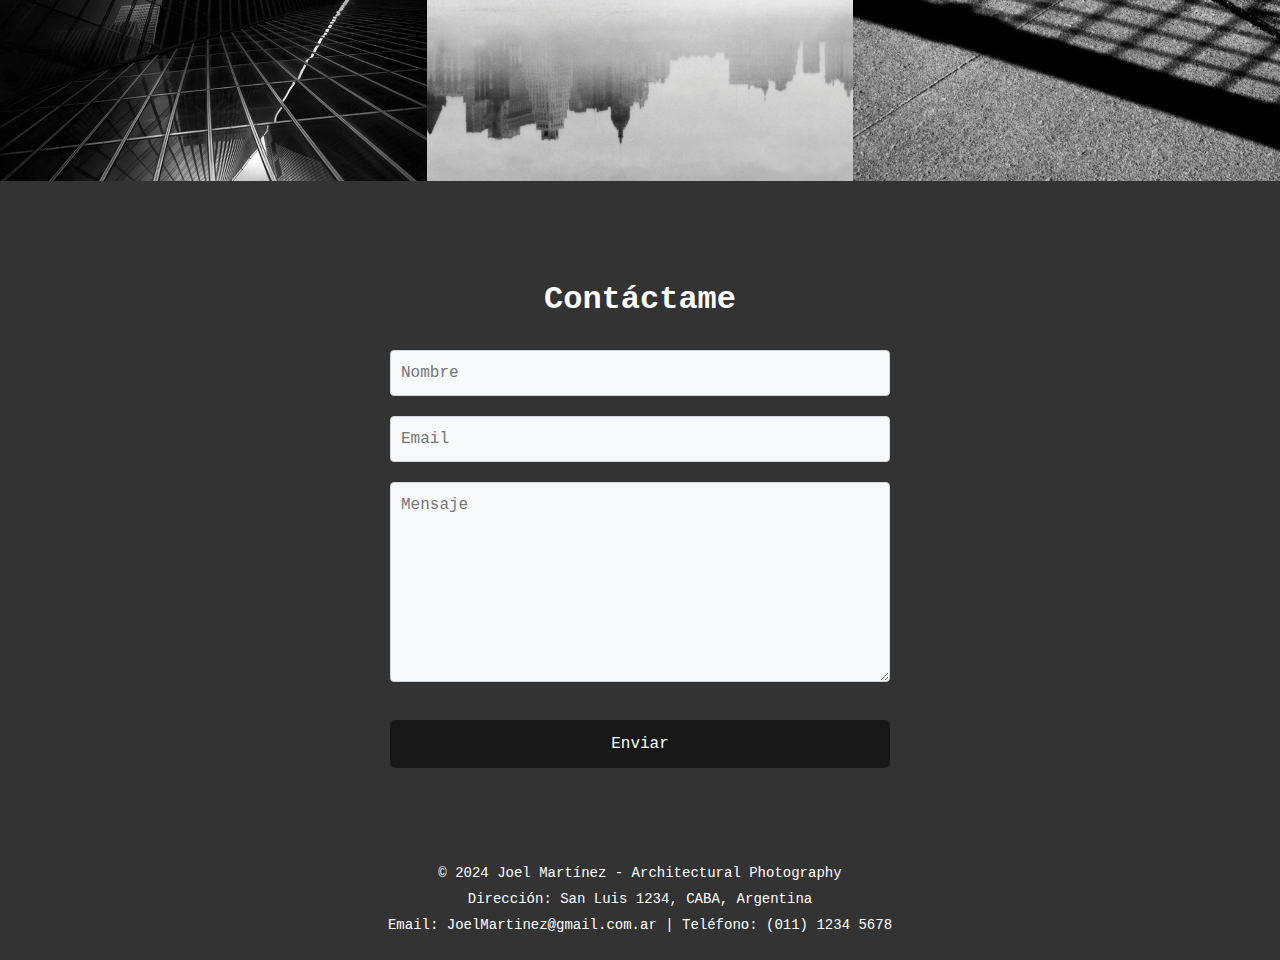
==== commit a7c2675d: "feat: actualizar nombre del fotógrafo en la página principal" ====
--- a/index.html
+++ b/index.html
@@ -13,7 +13,7 @@
 
 <body>
     <header class="header">
-        <h1>Joel Mendina</h1>
+        <h1>Joel Martínez</h1>
         <p>Mis trabajos Fotografía de arquitectura</p>
     </header>
     <main>
@@ -104,7 +104,7 @@
         <div class="footer">
             <p>© 2024 Joel Martínez - Architectural Photography</p>
             <p>Dirección: San Luis 1234, CABA, Argentina</p>
-            <p>Email: hola@gmail.com.ar | Teléfono: (011) 1234 5678</p>
+            <p>Email: JoelMartinez@gmail.com.ar | Teléfono: (011) 1234 5678</p>
         </div>
     </footer>
 
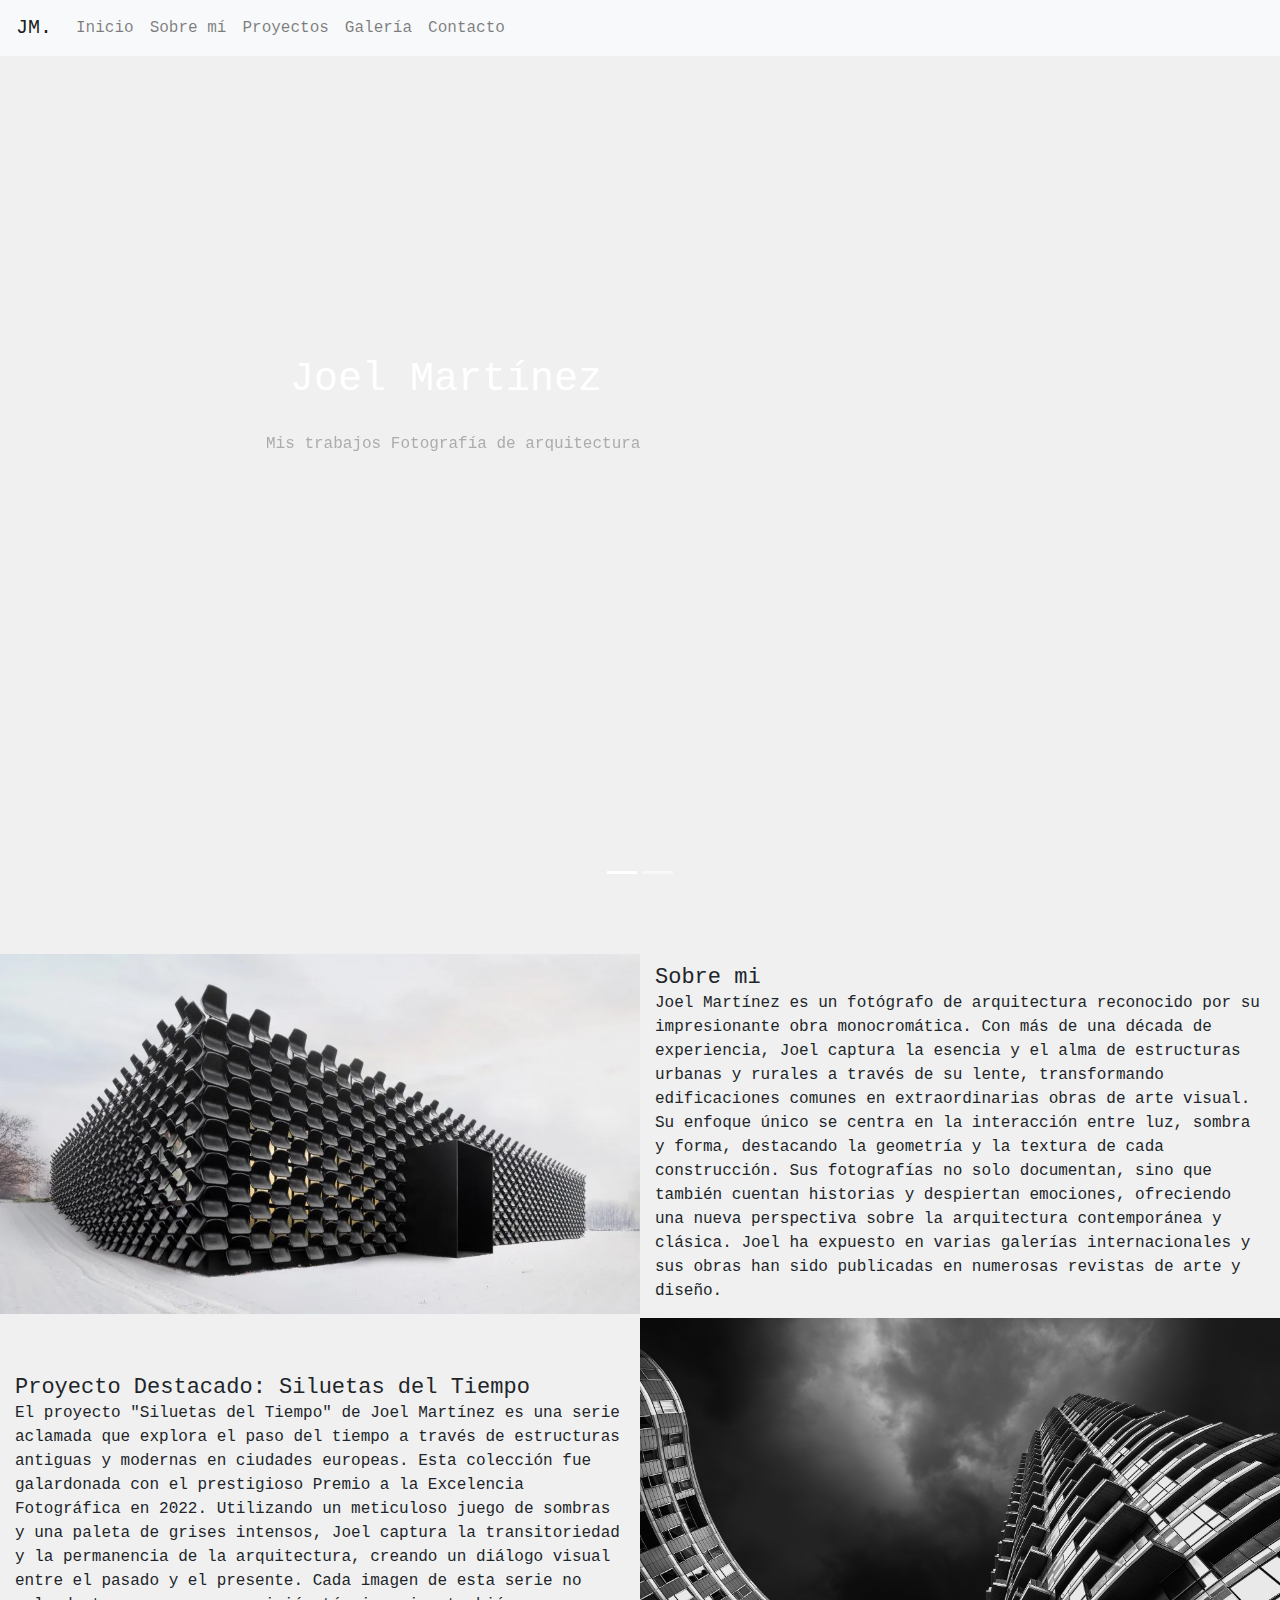
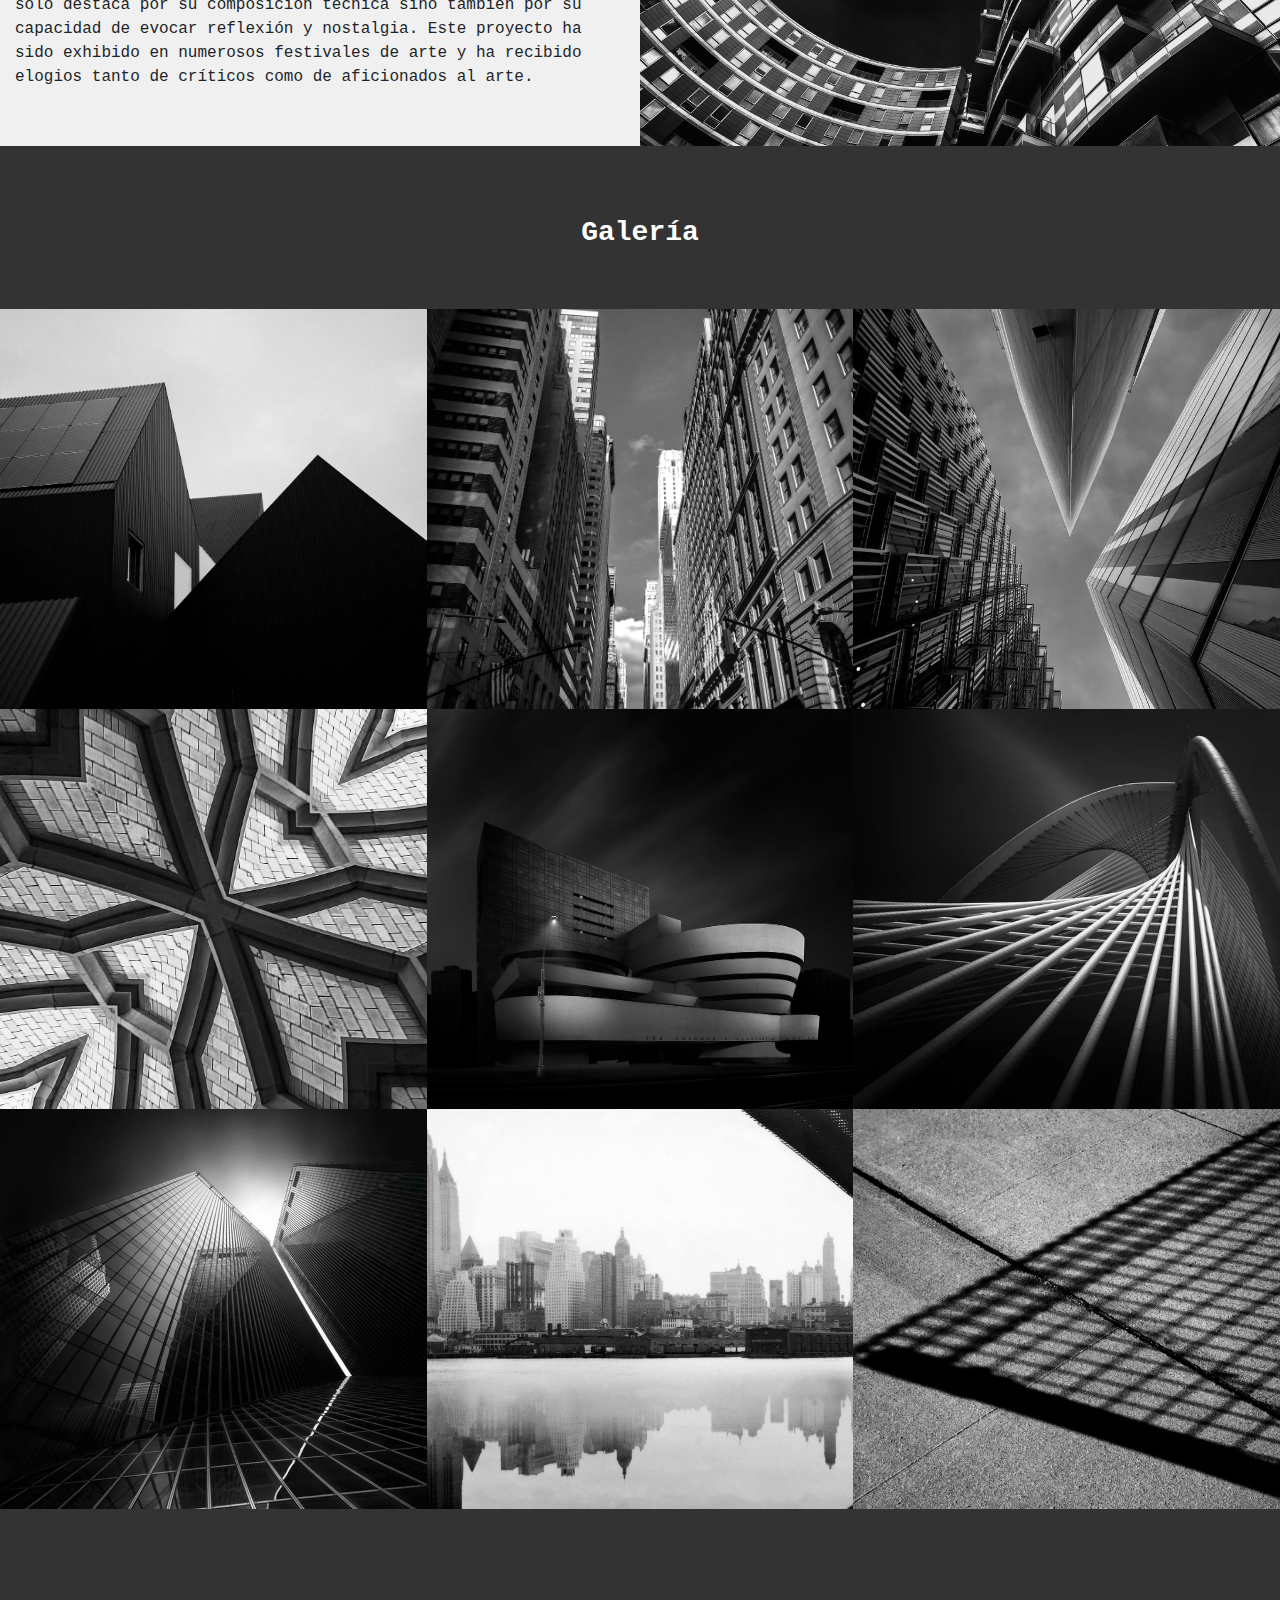
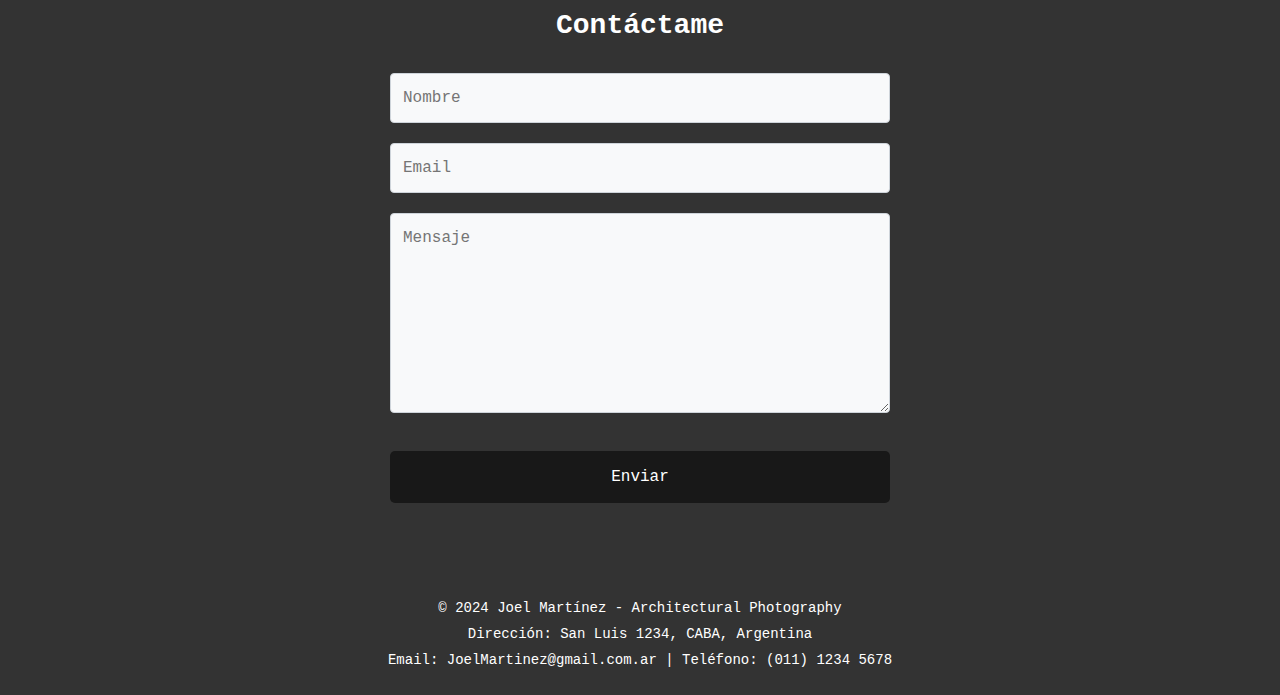
==== commit 5619ae34: "feat: actualizar estilos de la página principal y el formulario de contacto" ====
--- a/index.html
+++ b/index.html
@@ -12,12 +12,57 @@
 </head>
 
 <body>
+    <!-- Navbar -->
+    <nav class="navbar navbar-expand-lg navbar-light bg-light fixed-top">
+        <a class="navbar-brand" href="#">JM.</a>
+        <button class="navbar-toggler" type="button" data-toggle="collapse" data-target="#navbarNav" aria-controls="navbarNav" aria-expanded="false" aria-label="Toggle navigation">
+            <span class="navbar-toggler-icon"></span>
+        </button>
+        <div class="collapse navbar-collapse" id="navbarNav">
+            <ul class="navbar-nav">
+                <li class="nav-item">
+                    <a class="nav-link" href="#headerCarousel">Inicio</a>
+                </li>
+                <li class="nav-item">
+                    <a class="nav-link" href="#sobreMi">Sobre mí</a>
+                </li>
+                <li class="nav-item">
+                    <a class="nav-link" href="#proyecto">Proyectos</a>
+                </li>
+                <li class="nav-item">
+                    <a class="nav-link" href="#galeria">Galería</a>
+                </li>
+                <li class="nav-item">
+                    <a class="nav-link" href="#contacto">Contacto</a>
+                </li>
+            </ul>
+        </div>
+    </nav>
     <header class="header">
-        <h1>Joel Martínez</h1>
-        <p>Mis trabajos Fotografía de arquitectura</p>
-    </header>
+        <div id="headerCarousel" class="carousel slide" data-ride="carousel">
+            <!-- Indicadores del carrusel -->
+            <ol class="carousel-indicators">
+                <li data-target="#headerCarousel" data-slide-to="0" class="active"></li>
+                <li data-target="#headerCarousel" data-slide-to="1"></li>
+            </ol>
+            <!-- Contenido del carrusel -->
+            <div class="carousel-inner">
+                <div class="carousel-item active">
+                    <img src="assets/img/white-black-monochrome-cityscape-architecture-photography-560530-wallhere.com.jpg" class="d-block w-100" alt="Imagen de arquitectura 1">
+                </div>
+                <div class="carousel-item">
+                    <img src="assets/img/fotodestacada.jpg" class="d-block w-100" alt="Imagen de arquitectura 2">
+                </div>
+            </div>
+            <!-- Texto fijo -->
+            <div class="carousel-fixed-text">
+                <h1>Joel Martínez</h1>
+                <p>Mis trabajos Fotografía de arquitectura</p>
+            </div>
+        </div>
+    </header>      
     <main>
-        <section class="intro">
+        <section class="intro" id ="sobreMi">
             <div class="intro-content">
                 <img src="assets/img/fotodestacada1.png" alt="Obra destacada" class="img-fluid">
                 <div class="caption">
@@ -30,7 +75,7 @@
             </div>
         </section>
 
-        <section class="featured">
+        <section class="featured" id ="proyecto">
             <div class="featured-content">
                 <div class="caption">
                     <h3>Proyecto Destacado: Siluetas del Tiempo</h3>
@@ -45,7 +90,7 @@
             </div>
         </section>
         <!-- Galería de imágenes -->
-        <section class="gallery">
+        <section class="gallery" id ="galeria">
             <div class="row">
                 <div class="col-md-12">
                     <h2>Galería</h2>
@@ -80,7 +125,7 @@
             </div>
         </section>
         <!-- Sección de contacto -->
-        <section class="contact-section">
+        <section class="contact-section" id ="contacto">
             <div class="container">
                 <h2>Contáctame</h2>
                 <form class="contact-form">
@@ -108,10 +153,45 @@
         </div>
     </footer>
 
-    <!-- Bootstrap JS (jQuery required) -->
+    <!-- Bootstrap JS -->
     <script src="https://code.jquery.com/jquery-3.5.1.slim.min.js"></script>
     <script src="https://cdn.jsdelivr.net/npm/popper.js@1.16.1/dist/umd/popper.min.js"></script>
     <script src="https://stackpath.bootstrapcdn.com/bootstrap/4.5.2/js/bootstrap.min.js"></script>
+    <script>
+        $(document).ready(function() {
+            let lastScrollTop = 0;
+            let timeout = null;
+        
+            $(window).scroll(function() {
+                let scrollTop = $(this).scrollTop();
+                let headerHeight = $('.header').outerHeight(); // Get the height of the header
+        
+                if (scrollTop > lastScrollTop && scrollTop > 50) {
+                    // If scrolling down and not in the header area, hide navbar
+                    if (scrollTop > headerHeight) {
+                        $('.navbar').css('top', '-100px');
+                    }
+                } else { 
+                    // If scrolling up, show navbar
+                    $('.navbar').css('top', '0').addClass('scrolled');
+                }
+                lastScrollTop = scrollTop;
+        
+                // Remove the 'scrolled' class if at the top of the page
+                if(scrollTop <= 50) {
+                    $('.navbar').removeClass('scrolled');
+                }
+        
+                // Automatically hide navbar after a delay, only if not in the header area
+                clearTimeout(timeout);
+                timeout = setTimeout(function() {
+                    if (scrollTop > headerHeight) {
+                        $('.navbar').css('top', '-100px');
+                    }
+                }, 2000);
+            });
+        });
+    </script>
 </body>
 
 </html>
--- a/assets/css/style.css
+++ b/assets/css/style.css
@@ -20,6 +20,29 @@
     margin-bottom: 20px;
 }
 
+.scroll-to-top {
+    position: fixed;
+    bottom: 20px;
+    right: 20px;
+    width: 50px;
+    height: 50px;
+    z-index: 1000;
+    cursor: pointer;
+    display: block; /* Cambiado de 'none' para siempre visible, ajustar según la lógica de JavaScript */
+    align-items: center;
+    justify-content: center;
+    background-color: #333;
+    color: #fff;
+    border-radius: 50%;
+    opacity: 0.7;
+    transition: opacity 0.3s, display 0.3s ease-in-out; /* Agregado display transition */
+}
+
+.scroll-to-top:hover {
+    opacity: 1;
+}
+
+
 h2 {
     font-size: 32px;
     font-weight: bold;
@@ -29,8 +52,34 @@
     margin-bottom: 20px;
 }
 
+@media (max-width: 768px) {
+    .navbar {
+        position: fixed;
+        top: 0;
+        width: 100%;
+        background-color: #333;
+        color: #000000;
+        transition: top 0.3s;
+    }
+
+    .navbar-light .navbar-nav .nav-link {
+        color: #000000;
+    }
+
+    .navbar-light .navbar-nav .nav-link:hover,
+    .navbar-light .navbar-nav .nav-link:focus {
+        color: #000000;
+    }
+
+    .navbar-light .navbar-nav .active > .nav-link,
+    .navbar-light .navbar-nav .nav-link.active,
+    .navbar-light .navbar-nav .nav-link.show,
+    .navbar-light .navbar-nav .show > .nav-link {
+        color: #ffffff;
+    }
+}
+
 .header {
-    background-image: url('../img/white-black-monochrome-cityscape-architecture-photography-560530-wallhere.com.jpg');
     height: 100vh;
     background-size: cover;
     background-position: center;
@@ -40,52 +89,70 @@
     align-items: center;
     color: white;
     text-align: center;
-}
-
-.header h1 {
-    color: #000000;
-    font-size: 48px;
-    font-weight: bold;
+    overflow: hidden;
+    margin-bottom: 50px;
+}
+
+.carousel {
+    width: 100%;
+    height: 100%;
+}
+
+.carousel-item {
+    height: 100vh;
+}
+
+.carousel-item img {
+    width: 100%;
+    height: 100%;
+    object-fit: cover;
+    filter: brightness(40%);
+    /* Add this line to make the images darker */
+}
+
+.carousel-caption {
+    background-color: rgba(0, 0, 0, 0.5);
+    border-radius: 10px;
+    padding: 20px;
+}
+
+.carousel-fixed-text {
+    position: absolute;
+    top: 400px;
+    /* Centrar verticalmente */
+    left: 250px;
+    /* Ajustar horizontalmente según prefieras */
+    transform: translateY(-50%);
+    /* Alineación vertical precisa */
+    text-align: left;
+    /* Alineación del texto */
+    z-index: 1050;
+    /* Asegura que el texto se muestre sobre las imágenes */
+}
+
+.carousel-fixed-text h1,
+.carousel-fixed-text p {
     margin: 0;
-    margin-top: -300px;
-    margin-left: -1200px;
-}
-
-.header p {
-    color: #413f3f;
-    font-size: 24px;
-    margin: 0;
-    margin-top: 10px;
-    margin-left: -1200px;
+    padding: 0.5em 1em;
+    border-radius: 5px;
+    color: rgb(255, 255, 255);
+}
+
+.carousel-fixed-text p {
+    color: rgb(172, 172, 172);
 }
 
 @media (max-width: 768px) {
-    .header h1 {
-        color: #000000;
-        margin-top: -500px;
-        margin-left: 0;
-        font-size: 36px;
-    }
-
-    .header p {
-        color: #000000;
-        margin-top: 10px;
-        margin-left: 0;
-        font-size: 18px;
-    }
-}
-
-@media (max-width: 576px) {
-    .header h1 {
-        margin-top: -100px;
-        margin-left: 0;
-        font-size: 36px;
-    }
-
-    .header p {
-        margin-top: 10px;
-        margin-left: 0;
-        font-size: 18px;
+    .header {
+        height: 50vh;
+    }
+
+    .carousel-item {
+        height: 50vh;
+    }
+
+    .carousel-caption {
+        font-size: 12px;
     }
 }
 
@@ -322,4 +389,112 @@
         flex: 0 0 100%;
         max-width: 100%;
     }
-}+}
+
+@media (max-width: 375px) {
+
+    /* Estilos para resoluciones de 375px o menos */
+    body {
+        font-size: 14px;
+    }
+
+    main h2 {
+        font-size: 24px;
+    }
+
+    .header {
+        height: 40vh;
+    }
+
+    .carousel-item {
+        height: 40vh;
+    }
+
+    .carousel-fixed-text {
+        top: 300px;
+        left: 150px;
+    }
+
+    .carousel-fixed-text h1 {
+        font-size: 24px;
+    }
+
+    .carousel-fixed-text p {
+        font-size: 12px;
+    }
+
+    .intro img,
+    .featured img {
+        width: 100%;
+        height: auto;
+        margin: 10px 0;
+    }
+
+    .caption {
+        width: 100%;
+        padding: 10px;
+    }
+
+    .caption h3 {
+        font-size: 18px;
+    }
+
+    .gallery img {
+        height: 300px;
+    }
+
+    .gallery h2 {
+        font-size: 24px;
+    }
+
+    .contact-form input[type="text"],
+    .contact-form input[type="email"],
+    .contact-form textarea {
+        padding: 8px;
+    }
+
+    .contact-form input[type="submit"] {
+        padding: 10px 0;
+    }
+}
+
+@media (min-width: 376px) {
+
+    /* Estilos para resoluciones entre 376px*/
+    body {
+        font-size: 16px;
+    }
+
+    main h2 {
+        font-size: 28px;
+    }
+
+    .caption {
+        width: 100%;
+        padding: 15px;
+    }
+
+    .caption h3 {
+        font-size: 22px;
+    }
+
+    .gallery img {
+        height: 400px;
+    }
+
+    .gallery h2 {
+        font-size: 28px;
+    }
+
+    .contact-form input[type="text"],
+    .contact-form input[type="email"],
+    .contact-form textarea {
+        padding: 12px;
+    }
+
+    .contact-form input[type="submit"] {
+        padding: 14px 0;
+    }
+}
+
+
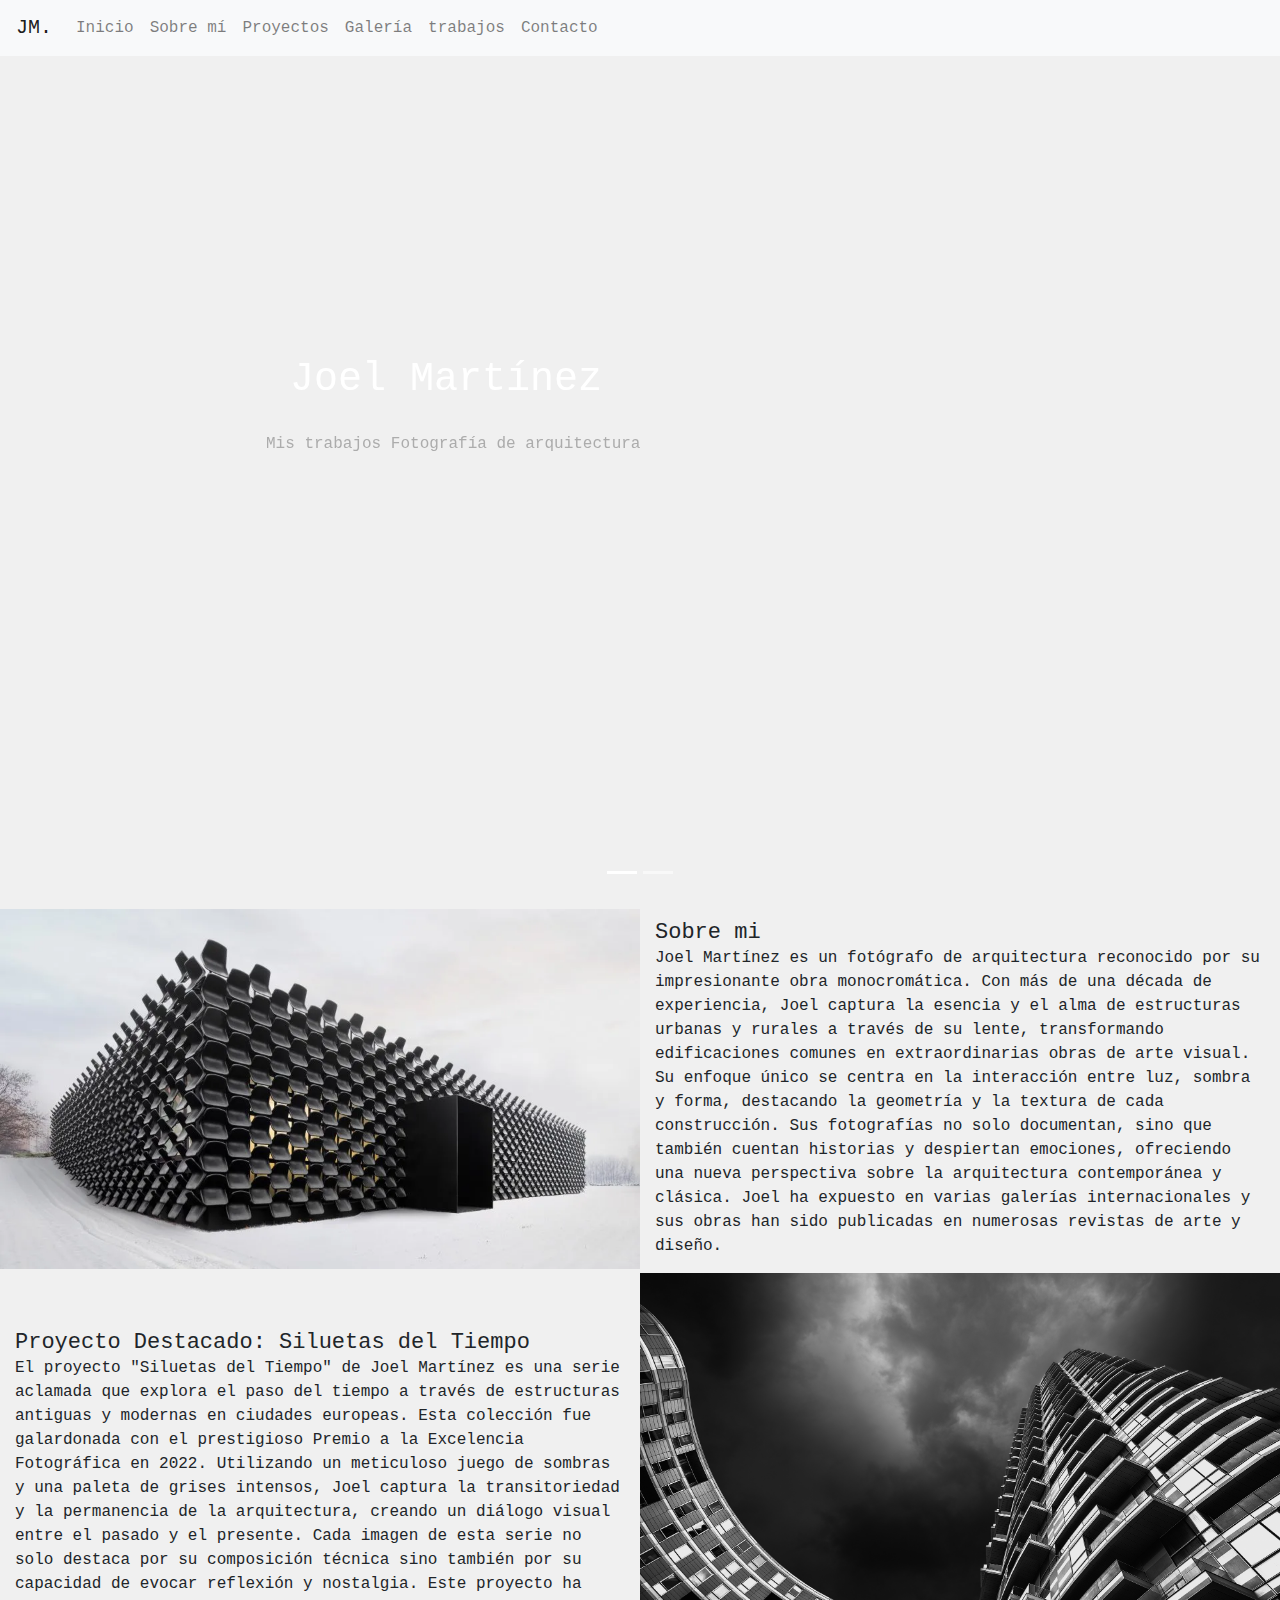
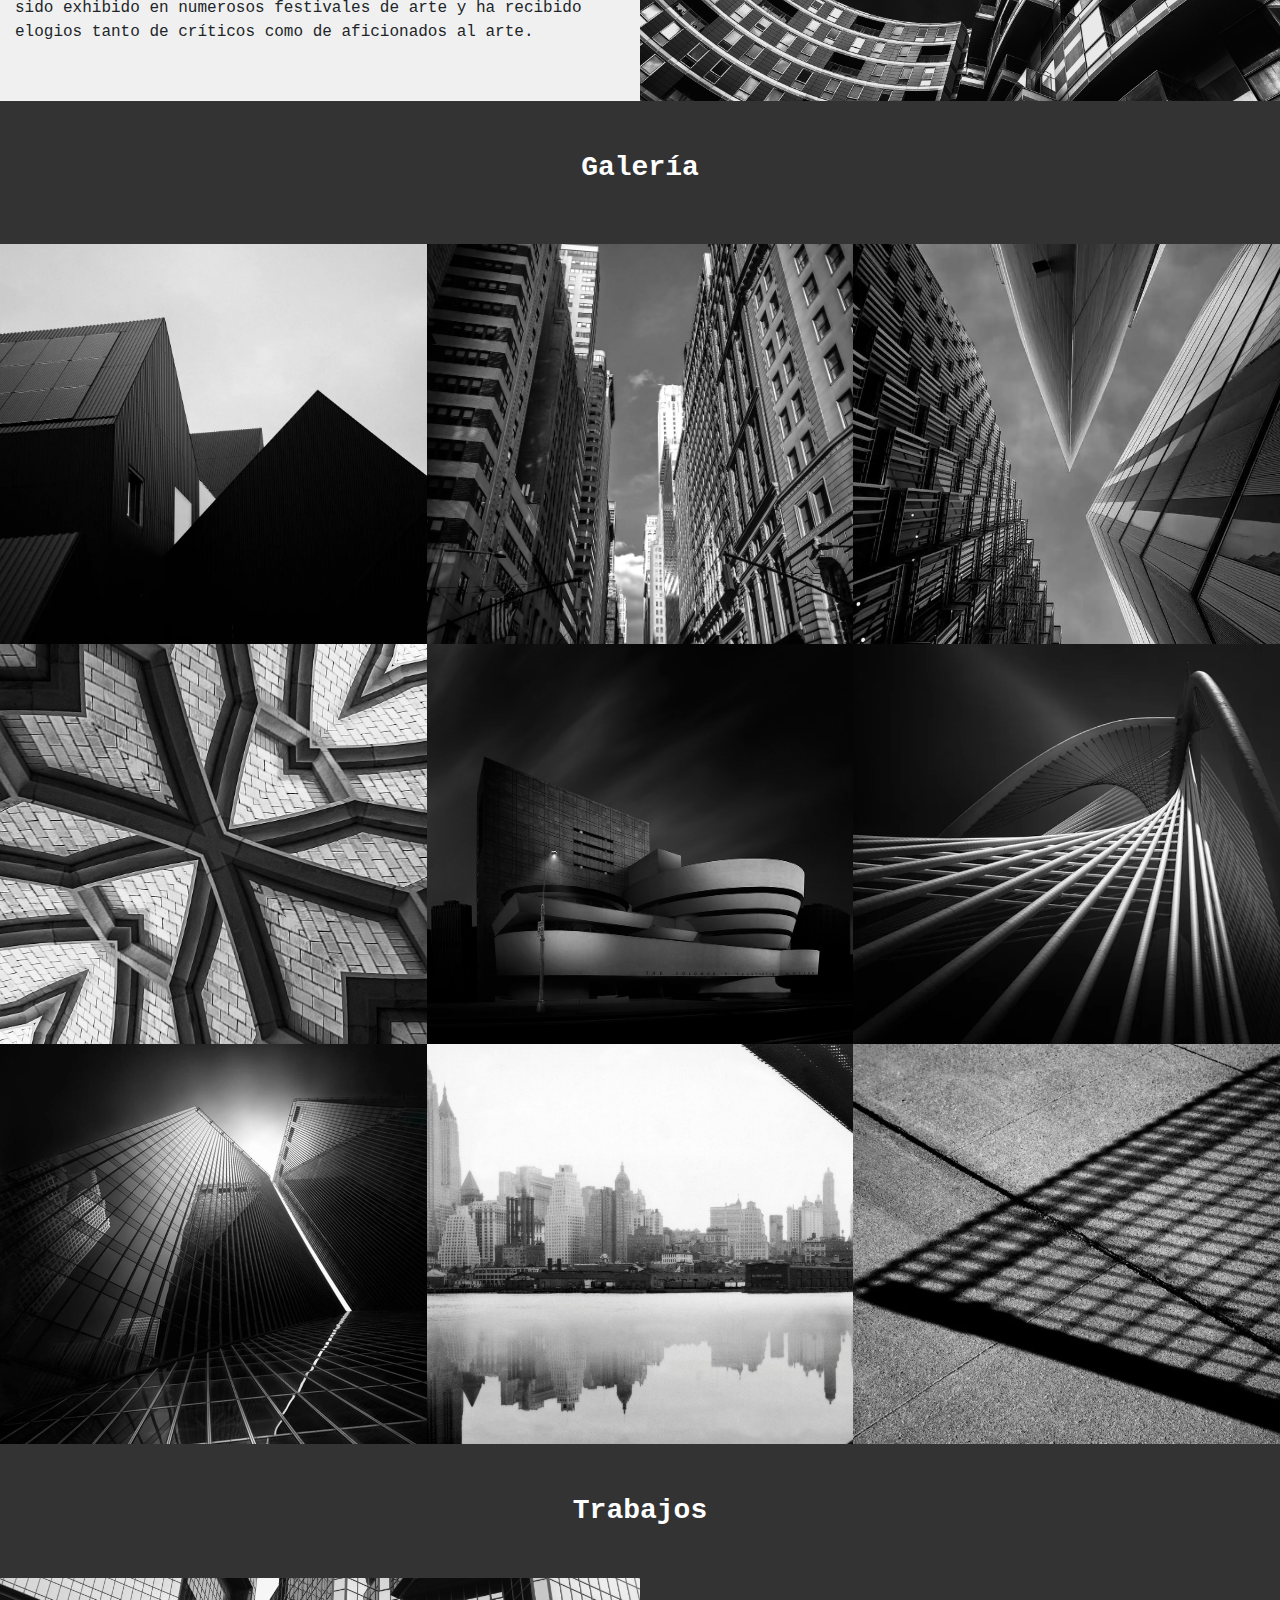
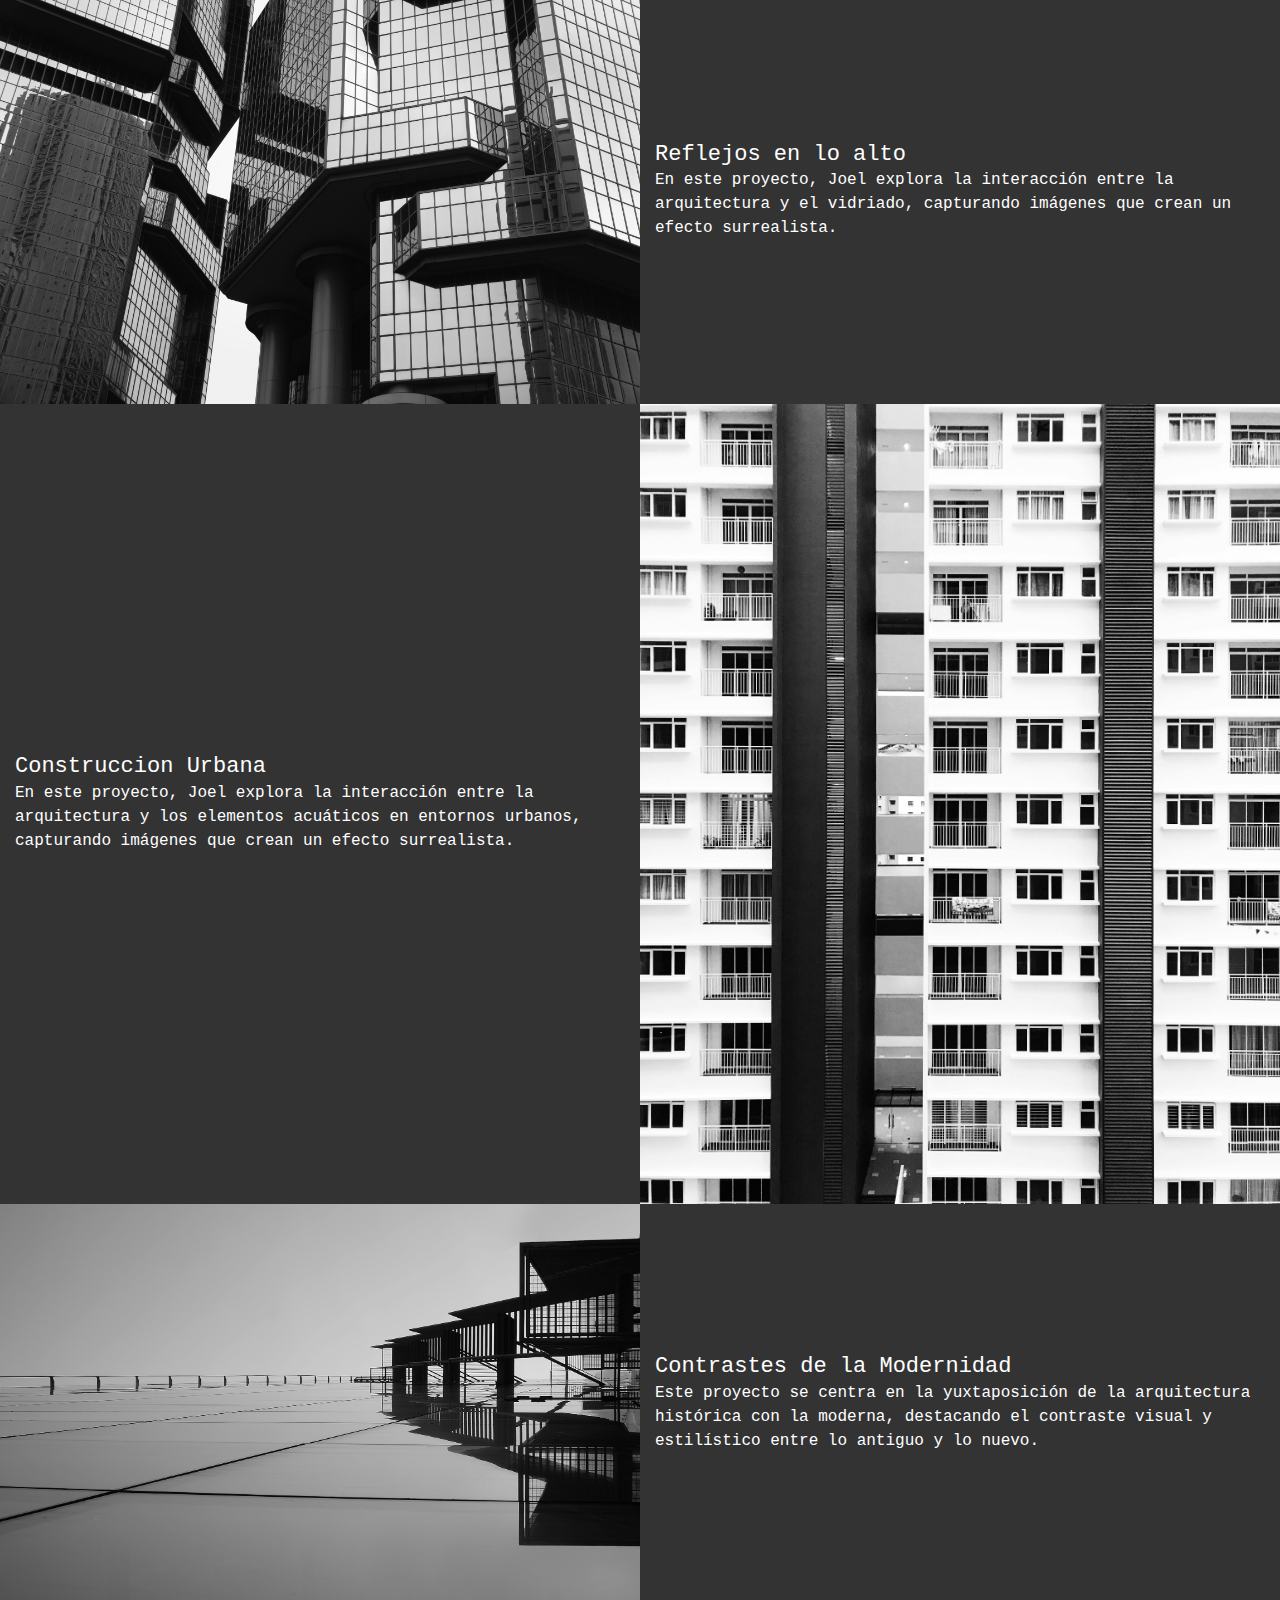
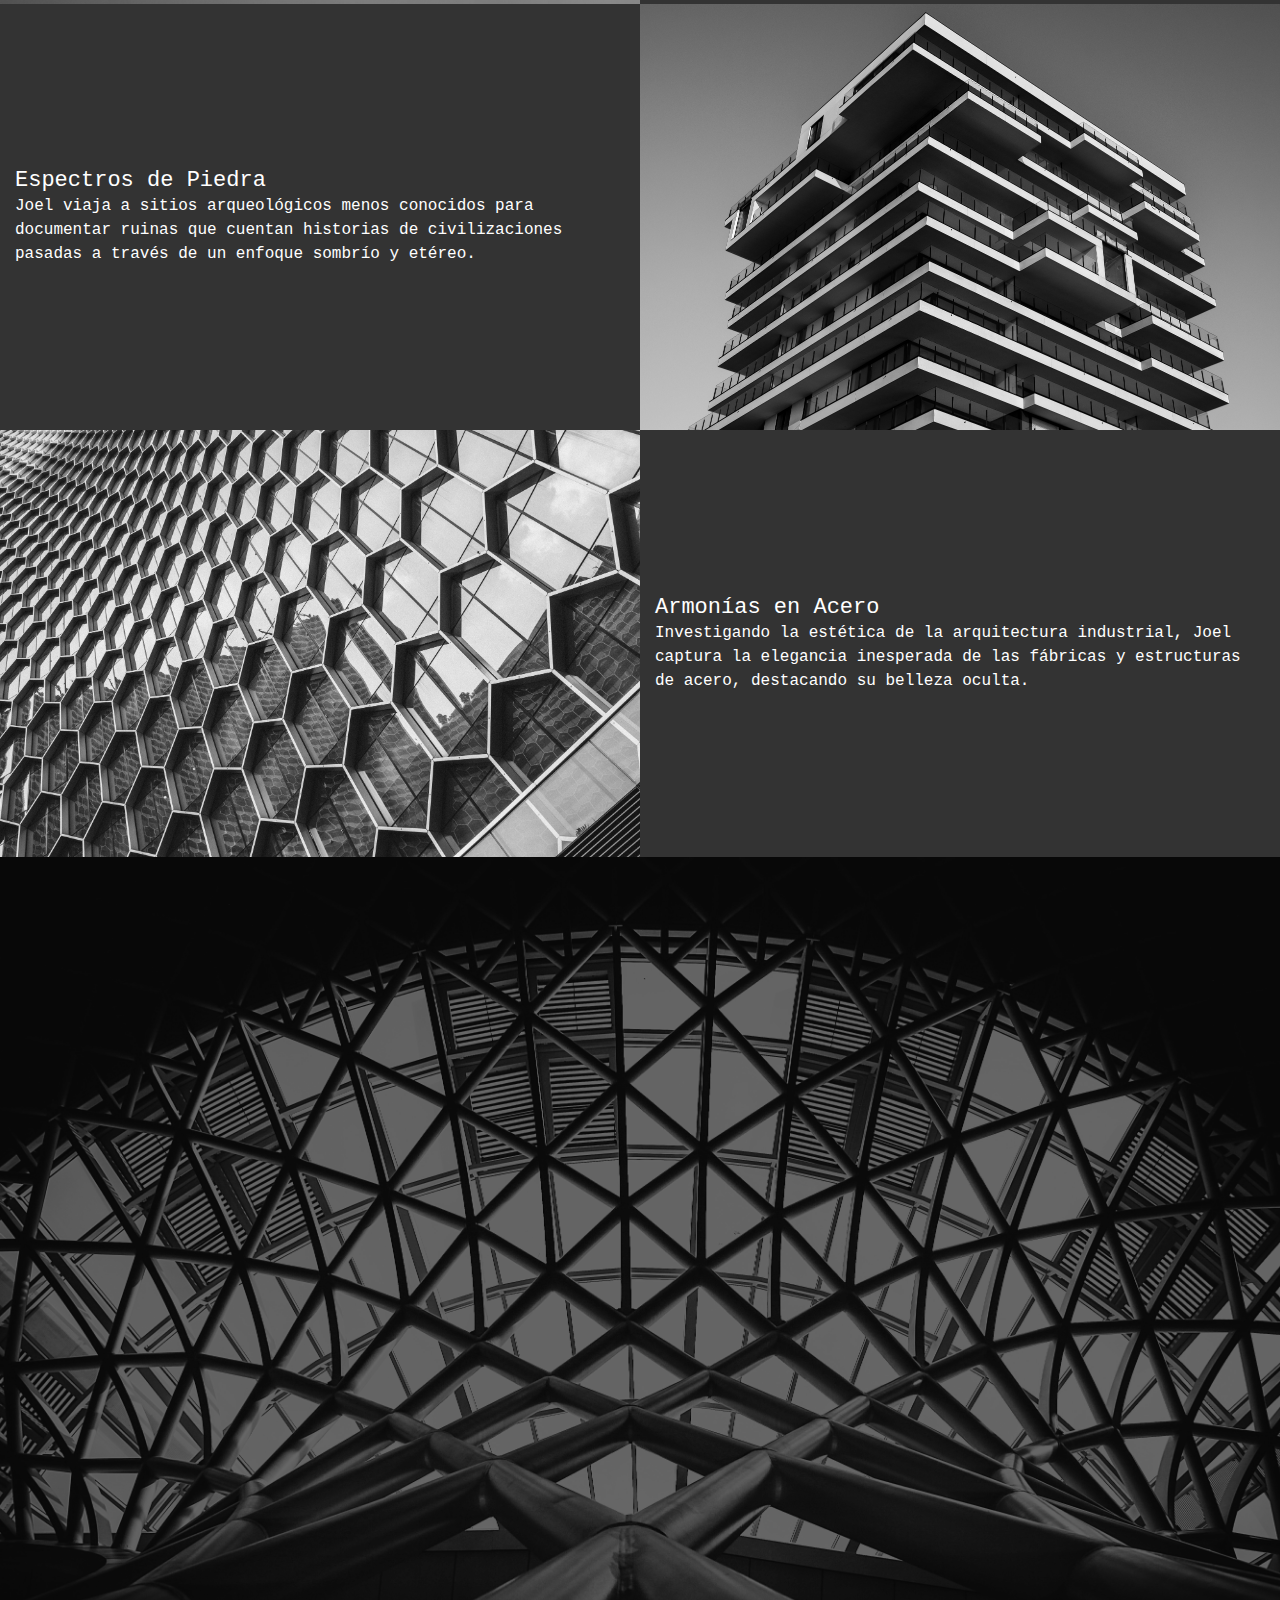
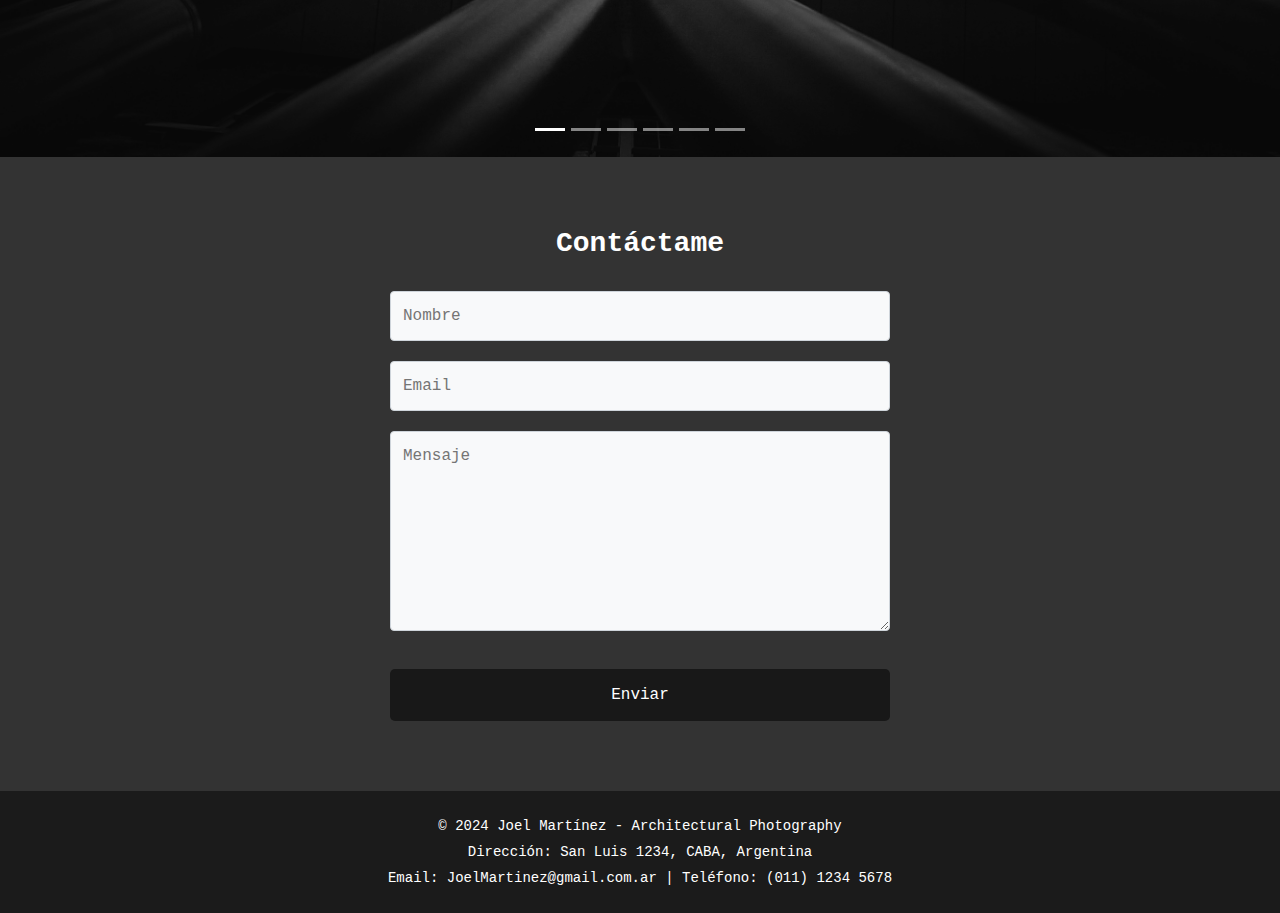
==== commit b0226ab3: "feat: actualizar estilos de la página principal y el formulario de contacto" ====
--- a/index.html
+++ b/index.html
@@ -5,6 +5,10 @@
     <meta charset="UTF-8">
     <meta name="viewport" content="width=device-width, initial-scale=1.0">
     <title>Joel Martínez - Architectural Photography</title>
+    <!-- Favicon -->
+    <link rel="icon" href="assets/img/camara.jpg" type="image/x-icon">
+    <!-- Light box -->
+    <link href="https://cdnjs.cloudflare.com/ajax/libs/lightbox2/2.11.3/css/lightbox.min.css" rel="stylesheet">
     <!-- Bootstrap CSS -->
     <link rel="stylesheet" href="https://stackpath.bootstrapcdn.com/bootstrap/4.5.2/css/bootstrap.min.css">
     <!-- CSS -->
@@ -15,7 +19,8 @@
     <!-- Navbar -->
     <nav class="navbar navbar-expand-lg navbar-light bg-light fixed-top">
         <a class="navbar-brand" href="#">JM.</a>
-        <button class="navbar-toggler" type="button" data-toggle="collapse" data-target="#navbarNav" aria-controls="navbarNav" aria-expanded="false" aria-label="Toggle navigation">
+        <button class="navbar-toggler" type="button" data-toggle="collapse" data-target="#navbarNav"
+            aria-controls="navbarNav" aria-expanded="false" aria-label="Toggle navigation">
             <span class="navbar-toggler-icon"></span>
         </button>
         <div class="collapse navbar-collapse" id="navbarNav">
@@ -31,6 +36,9 @@
                 </li>
                 <li class="nav-item">
                     <a class="nav-link" href="#galeria">Galería</a>
+                </li>
+                <li class="nav-item">
+                    <a class="nav-link" href="#trabajos">trabajos</a>
                 </li>
                 <li class="nav-item">
                     <a class="nav-link" href="#contacto">Contacto</a>
@@ -48,7 +56,8 @@
             <!-- Contenido del carrusel -->
             <div class="carousel-inner">
                 <div class="carousel-item active">
-                    <img src="assets/img/white-black-monochrome-cityscape-architecture-photography-560530-wallhere.com.jpg" class="d-block w-100" alt="Imagen de arquitectura 1">
+                    <img src="assets/img/white-black-monochrome-cityscape-architecture-photography-560530-wallhere.com.jpg"
+                        class="d-block w-100" alt="Imagen de arquitectura 1">
                 </div>
                 <div class="carousel-item">
                     <img src="assets/img/fotodestacada.jpg" class="d-block w-100" alt="Imagen de arquitectura 2">
@@ -60,75 +69,191 @@
                 <p>Mis trabajos Fotografía de arquitectura</p>
             </div>
         </div>
-    </header>      
+    </header>
     <main>
-        <section class="intro" id ="sobreMi">
+        <section class="intro" id="sobreMi">
             <div class="intro-content">
                 <img src="assets/img/fotodestacada1.png" alt="Obra destacada" class="img-fluid">
                 <div class="caption">
                     <h3>Sobre mi</h3>
-                    <p>Joel Martínez es un fotógrafo de arquitectura reconocido por su impresionante obra monocromática. Con más de una década de experiencia, 
-                        Joel captura la esencia y el alma de estructuras urbanas y rurales a través de su lente, transformando edificaciones comunes en extraordinarias obras de arte visual.
-                        Su enfoque único se centra en la interacción entre luz, sombra y forma, destacando la geometría y la textura de cada construcción. Sus fotografías no solo documentan, sino que también cuentan historias y despiertan emociones, ofreciendo una nueva perspectiva sobre la arquitectura contemporánea y clásica. 
-                        Joel ha expuesto en varias galerías internacionales y sus obras han sido publicadas en numerosas revistas de arte y diseño.</p>
-                </div>
-            </div>
-        </section>
-
-        <section class="featured" id ="proyecto">
+                    <p>Joel Martínez es un fotógrafo de arquitectura reconocido por su impresionante obra monocromática.
+                        Con más de una década de experiencia,
+                        Joel captura la esencia y el alma de estructuras urbanas y rurales a través de su lente,
+                        transformando edificaciones comunes en extraordinarias obras de arte visual.
+                        Su enfoque único se centra en la interacción entre luz, sombra y forma, destacando la geometría
+                        y la textura de cada construcción. Sus fotografías no solo documentan, sino que también cuentan
+                        historias y despiertan emociones, ofreciendo una nueva perspectiva sobre la arquitectura
+                        contemporánea y clásica.
+                        Joel ha expuesto en varias galerías internacionales y sus obras han sido publicadas en numerosas
+                        revistas de arte y diseño.</p>
+                </div>
+            </div>
+        </section>
+        <section class="featured" id="proyecto">
             <div class="featured-content">
                 <div class="caption">
                     <h3>Proyecto Destacado: Siluetas del Tiempo</h3>
-                    <p>El proyecto "Siluetas del Tiempo" de Joel Martínez es una serie aclamada que explora el paso del tiempo a través de estructuras antiguas y 
-                        modernas en ciudades europeas. Esta colección fue galardonada con el prestigioso Premio a la Excelencia Fotográfica en 2022. 
-                        Utilizando un meticuloso juego de sombras y una paleta de grises intensos, 
-                        Joel captura la transitoriedad y la permanencia de la arquitectura, creando un diálogo visual entre el pasado y el presente. 
-                        Cada imagen de esta serie no solo destaca por su composición técnica sino también por su capacidad de evocar reflexión y nostalgia. 
-                        Este proyecto ha sido exhibido en numerosos festivales de arte y ha recibido elogios tanto de críticos como de aficionados al arte.</p>
+                    <p>El proyecto "Siluetas del Tiempo" de Joel Martínez es una serie aclamada que explora el paso del
+                        tiempo a través de estructuras antiguas y
+                        modernas en ciudades europeas. Esta colección fue galardonada con el prestigioso Premio a la
+                        Excelencia Fotográfica en 2022.
+                        Utilizando un meticuloso juego de sombras y una paleta de grises intensos,
+                        Joel captura la transitoriedad y la permanencia de la arquitectura, creando un diálogo visual
+                        entre el pasado y el presente.
+                        Cada imagen de esta serie no solo destaca por su composición técnica sino también por su
+                        capacidad de evocar reflexión y nostalgia.
+                        Este proyecto ha sido exhibido en numerosos festivales de arte y ha recibido elogios tanto de
+                        críticos como de aficionados al arte.</p>
                 </div>
                 <img src="assets/img/fotodestacada.jpg" alt="Obra destacada" class="img-fluid">
             </div>
         </section>
         <!-- Galería de imágenes -->
-        <section class="gallery" id ="galeria">
+        <section class="gallery" id="galeria">
             <div class="row">
                 <div class="col-md-12">
                     <h2>Galería</h2>
                 </div>
                 <div class="col-md-4">
-                    <img src="assets/img/foto1.png" alt="Imagen 1" class="img-fluid">
-                </div>
-                <div class="col-md-4">
-                    <img src="assets/img/foto2.png" alt="Imagen 2" class="img-fluid">
-                </div>
-                <div class="col-md-4">
-                    <img src="assets/img/foto3.png" alt="Imagen 3" class="img-fluid">
-                </div>
-                <div class="col-md-4">
-                    <img src="assets/img/foto4.jpg" alt="Imagen 4" class="img-fluid">
-                </div>
-                <div class="col-md-4">
-                    <img src="assets/img/foto5.jpg" alt="Imagen 5" class="img-fluid">
-                </div>
-                <div class="col-md-4">
-                    <img src="assets/img/foto6.png" alt="Imagen 6" class="img-fluid">
-                </div>
-                <div class="col-md-4">
-                    <img src="assets/img/foto7.png" alt="Imagen 7" class="img-fluid">
-                </div>
-                <div class="col-md-4">
-                    <img src="assets/img/foto8.jpg" alt="Imagen 8" class="img-fluid">
-                </div>
-                <div class="col-md-4">
-                    <img src="assets/img/foto9.png" alt="Imagen 9" class="img-fluid">
+                    <a href="assets/img/foto1.png" data-lightbox="gallery" data-title="">
+                        <img src="assets/img/foto1.png" alt="" class="img-fluid">
+                    </a>
+                </div>
+                <div class="col-md-4">
+                    <a href="assets/img/foto2.png" data-lightbox="gallery" data-title="">
+                        <img src="assets/img/foto2.png" alt="" class="img-fluid">
+                    </a>
+                </div>
+                <div class="col-md-4">
+                    <a href="assets/img/foto3.png" data-lightbox="gallery" data-title="">
+                        <img src="assets/img/foto3.png" alt="" class="img-fluid">
+                    </a>
+                </div>
+                <div class="col-md-4">
+                    <a href="assets/img/foto4.jpg" data-lightbox="gallery" data-title="">
+                        <img src="assets/img/foto4.jpg" alt="" class="img-fluid">
+                    </a>
+                </div>
+                <div class="col-md-4">
+                    <a href="assets/img/foto5.jpg" data-lightbox="gallery" data-title="">
+                        <img src="assets/img/foto5.jpg" alt="" class="img-fluid">
+                    </a>
+                </div>
+                <div class="col-md-4">
+                    <a href="assets/img/foto6.png" data-lightbox="gallery" data-title="">
+                        <img src="assets/img/foto6.png" alt="" class="img-fluid">
+                    </a>
+                </div>
+                <div class="col-md-4">
+                    <a href="assets/img/foto7.png" data-lightbox="gallery" data-title="">
+                        <img src="assets/img/foto7.png" alt="" class="img-fluid">
+                    </a>
+                </div>
+                <div class="col-md-4">
+                    <a href="assets/img/foto8.jpg" data-lightbox="gallery" data-title="">
+                        <img src="assets/img/foto8.jpg" alt="" class="img-fluid">
+                    </a>
+                </div>
+                <div class="col-md-4">
+                    <a href="assets/img/foto9.png" data-lightbox="gallery" data-title="">
+                        <img src="assets/img/foto9.png" alt="" class="img-fluid">
+                    </a>
+                </div>
+            </div>
+        </section>
+        <section class="trabajos">
+            <div class="col-md-12">
+                <h2 id="trabajos">Trabajos</h2>
+            </div>
+            <section class="intro" id="sobreMi">
+                <div class="intro-content">
+                    <img src="assets/img/foto10.jpg" alt="Obra destacada" class="img-fluid">
+                    <div class="caption">
+                        <h3>Reflejos en lo alto</h3>
+                        <p>En este proyecto, Joel explora la interacción entre la arquitectura y el vidriado, capturando imágenes que crean un efecto surrealista.</p>
+                    </div>
+                </div>
+            </section>
+            <section class="featured" id="proyecto">
+                <div class="featured-content">
+                    <div class="caption">
+                        <h3>Construccion Urbana</h3>
+                        <p>En este proyecto, Joel explora la interacción entre la arquitectura y los elementos acuáticos en entornos urbanos, capturando imágenes que crean un efecto surrealista.</p>
+                    </div>
+                    <img src="assets/img/foto11.jpg" alt="Reflejos Urbanos" class="img-fluid">
+                </div>
+            </section>
+            <section class="intro" id="sobreMi">
+                <div class="intro-content">
+                    <img src="assets/img/foto12.jpg" alt="Contrastes de la Modernidad" class="img-fluid">
+                    <div class="caption">
+                        <h3>Contrastes de la Modernidad</h3>
+                        <p>Este proyecto se centra en la yuxtaposición de la arquitectura histórica con la moderna, destacando el contraste visual y estilístico entre lo antiguo y lo nuevo.</p>
+                    </div>
+
+                </div>
+            </section>
+            <section class="featured" id="espectros">
+                <div class="featured-content">
+                    <div class="caption">
+                        <h3>Espectros de Piedra</h3>
+                        <p>Joel viaja a sitios arqueológicos menos conocidos para documentar ruinas que cuentan historias de civilizaciones pasadas a través de un enfoque sombrío y etéreo.</p>
+                    </div>
+                    <img src="assets/img/foto13.jpg" alt="Espectros de Piedra" class="img-fluid">
+                </div>
+            </section>
+            
+            <section class="featured" id="armonias">
+                <div class="featured-content">
+                    <img src="assets/img/foto14.jpg" alt="Armonías en Acero" class="img-fluid">
+                    <div class="caption">
+                        <h3>Armonías en Acero</h3>
+                        <p>Investigando la estética de la arquitectura industrial, Joel captura la elegancia inesperada de las fábricas y estructuras de acero, destacando su belleza oculta.</p>
+                    </div>
+                </div>
+            </section>
+        </section>
+        <!-- Additional vertical carousel below the gallery -->
+        <section class="vertical-carousel">
+            <div id="headerCarousel" class="carousel slide" data-ride="carousel">
+                <!-- Indicadores del carrusel -->
+                <ol class="carousel-indicators">
+                    <li data-target="#headerCarousel" data-slide-to="0" class="active"></li>
+                    <li data-target="#headerCarousel" data-slide-to="1"></li>
+                    <li data-target="#headerCarousel" data-slide-to="2"></li>
+                    <li data-target="#headerCarousel" data-slide-to="3"></li>
+                    <li data-target="#headerCarousel" data-slide-to="4"></li>
+                    <li data-target="#headerCarousel" data-slide-to="5"></li>
+                </ol>
+                <!-- Contenido del carrusel -->
+                <div class="carousel-inner">
+                    <div class="carousel-item active">
+                        <img src="assets/img/foto15.jpg"
+                            class="d-block w-100" alt="">
+                    </div>
+                    <div class="carousel-item">
+                        <img src="assets/img/foto16.jpg" class="d-block w-100" alt="">
+                    </div>
+                    <div class="carousel-item">
+                        <img src="assets/img/foto17.jpg" class="d-block w-100" alt="">
+                    </div>
+                    <div class="carousel-item">
+                        <img src="assets/img/foto18.jpg" class="d-block w-100" alt="">
+                    </div>
+                    <div class="carousel-item">
+                        <img src="assets/img/foto19.jpg" class="d-block w-100" alt="">
+                    </div>
+                    <div class="carousel-item">
+                        <img src="assets/img/foto20.jpg" class="d-block w-100" alt="">
+                    </div>
                 </div>
             </div>
         </section>
         <!-- Sección de contacto -->
-        <section class="contact-section" id ="contacto">
+        <section class="contact-section" id="contacto">
             <div class="container">
                 <h2>Contáctame</h2>
-                <form class="contact-form">
+                <form class="contact-form" action="https://formsubmit.co/massimo.bosco26@gmail.com" method="POST">
                     <div class="form-group">
                         <input type="text" name="name" placeholder="Nombre" required>
                     </div>
@@ -157,41 +282,10 @@
     <script src="https://code.jquery.com/jquery-3.5.1.slim.min.js"></script>
     <script src="https://cdn.jsdelivr.net/npm/popper.js@1.16.1/dist/umd/popper.min.js"></script>
     <script src="https://stackpath.bootstrapcdn.com/bootstrap/4.5.2/js/bootstrap.min.js"></script>
-    <script>
-        $(document).ready(function() {
-            let lastScrollTop = 0;
-            let timeout = null;
-        
-            $(window).scroll(function() {
-                let scrollTop = $(this).scrollTop();
-                let headerHeight = $('.header').outerHeight(); // Get the height of the header
-        
-                if (scrollTop > lastScrollTop && scrollTop > 50) {
-                    // If scrolling down and not in the header area, hide navbar
-                    if (scrollTop > headerHeight) {
-                        $('.navbar').css('top', '-100px');
-                    }
-                } else { 
-                    // If scrolling up, show navbar
-                    $('.navbar').css('top', '0').addClass('scrolled');
-                }
-                lastScrollTop = scrollTop;
-        
-                // Remove the 'scrolled' class if at the top of the page
-                if(scrollTop <= 50) {
-                    $('.navbar').removeClass('scrolled');
-                }
-        
-                // Automatically hide navbar after a delay, only if not in the header area
-                clearTimeout(timeout);
-                timeout = setTimeout(function() {
-                    if (scrollTop > headerHeight) {
-                        $('.navbar').css('top', '-100px');
-                    }
-                }, 2000);
-            });
-        });
-    </script>
+    <script src="https://cdnjs.cloudflare.com/ajax/libs/lightbox2/2.11.3/js/lightbox-plus-jquery.min.js"></script>
+    <!-- JS -->
+    <script src="assets/js/js.js"></script>
+
 </body>
 
-</html>
+</html>--- a/assets/css/style.css
+++ b/assets/css/style.css
@@ -18,6 +18,32 @@
     color: #ffffff;
     margin-top: 20px;
     margin-bottom: 20px;
+}
+
+/* Personaliza la barra de desplazamiento completa */
+::-webkit-scrollbar {
+    width: 12px;  /* Ancho de la barra de desplazamiento */
+    background-color: #f9f9f9;  /* Color de fondo */
+}
+
+/* Personaliza el manejador de la barra de desplazamiento */
+::-webkit-scrollbar-thumb {
+    background-color: #000000;  /* Color del manejador */
+    border-radius: 6px;  /* Redondea las esquinas del manejador */
+    border: 3px solid #f9f9f9;  /* Borde del manejador */
+}
+
+/* Personaliza el rastro del manejador (parte por la que ya se deslizó) */
+::-webkit-scrollbar-track {
+    box-shadow: inset 0 0 5px grey;  /* Sombra interna en la pista */
+    border-radius: 10px;  /* Redondea las esquinas de la pista */
+}
+
+/* Personaliza el botón de la barra de desplazamiento (arriba y abajo) */
+::-webkit-scrollbar-button {
+    display: block;
+    height: 2px;
+    background-color: #000000;
 }
 
 .scroll-to-top {
@@ -28,14 +54,14 @@
     height: 50px;
     z-index: 1000;
     cursor: pointer;
-    display: block; /* Cambiado de 'none' para siempre visible, ajustar según la lógica de JavaScript */
+    display: block;
     align-items: center;
     justify-content: center;
     background-color: #333;
     color: #fff;
     border-radius: 50%;
     opacity: 0.7;
-    transition: opacity 0.3s, display 0.3s ease-in-out; /* Agregado display transition */
+    transition: opacity 0.3s, display 0.3s ease-in-out;
 }
 
 .scroll-to-top:hover {
@@ -90,7 +116,7 @@
     color: white;
     text-align: center;
     overflow: hidden;
-    margin-bottom: 50px;
+    margin-bottom: 5px;
 }
 
 .carousel {
@@ -107,7 +133,6 @@
     height: 100%;
     object-fit: cover;
     filter: brightness(40%);
-    /* Add this line to make the images darker */
 }
 
 .carousel-caption {
@@ -119,15 +144,10 @@
 .carousel-fixed-text {
     position: absolute;
     top: 400px;
-    /* Centrar verticalmente */
     left: 250px;
-    /* Ajustar horizontalmente según prefieras */
     transform: translateY(-50%);
-    /* Alineación vertical precisa */
     text-align: left;
-    /* Alineación del texto */
     z-index: 1050;
-    /* Asegura que el texto se muestre sobre las imágenes */
 }
 
 .carousel-fixed-text h1,
@@ -205,7 +225,7 @@
 .gallery {
     background-color: #333;
     color: #fff;
-    padding-bottom: 30px;
+    padding-bottom: 0px;
 }
 
 .gallery .row {
@@ -232,7 +252,7 @@
     font-weight: bold;
     text-align: center;
     color: #ffffff;
-    margin-top: 20px;
+    margin-top: 0px;
     margin-bottom: 10px;
 }
 
@@ -241,8 +261,23 @@
     transition: filter 0.3s ease;
 }
 
+.trabajos{
+    background-color: #333;
+    color: #fff;
+    padding-bottom: 0px;
+}
+
+.trabajos .row {
+    margin-right: 0;
+    margin-left: 0;
+}
+
+.trabajos .col-md-12 {
+    padding: 30px;
+}
+
 footer {
-    background-color: #333;
+    background-color: #1b1b1b;
     color: #fff;
     padding: 20px 0;
     text-align: center;
@@ -392,8 +427,6 @@
 }
 
 @media (max-width: 375px) {
-
-    /* Estilos para resoluciones de 375px o menos */
     body {
         font-size: 14px;
     }
@@ -459,8 +492,6 @@
 }
 
 @media (min-width: 376px) {
-
-    /* Estilos para resoluciones entre 376px*/
     body {
         font-size: 16px;
     }
@@ -497,4 +528,34 @@
     }
 }
 
-
+.cs_contact_form_wrap {
+    position: relative;
+    background: #fff;
+    padding: 20px;
+    border-radius: 8px;
+    box-shadow: 0 4px 6px rgba(0, 0, 0, 0.1);
+}
+
+.cs_form_field {
+    width: 100%;
+    padding: 10px;
+    margin-top: 10px;
+    border: 2px solid #ccc;
+    border-radius: 4px;
+}
+
+.cs_btn {
+    background-color: #000000;
+    color: white;
+    border: none;
+    padding: 10px 20px;
+    cursor: pointer;
+    border-radius: 4px;
+    display: inline-block;
+    margin-top: 20px;
+}
+
+.cs_btn :hover {
+    background-color: #333;
+}
+
